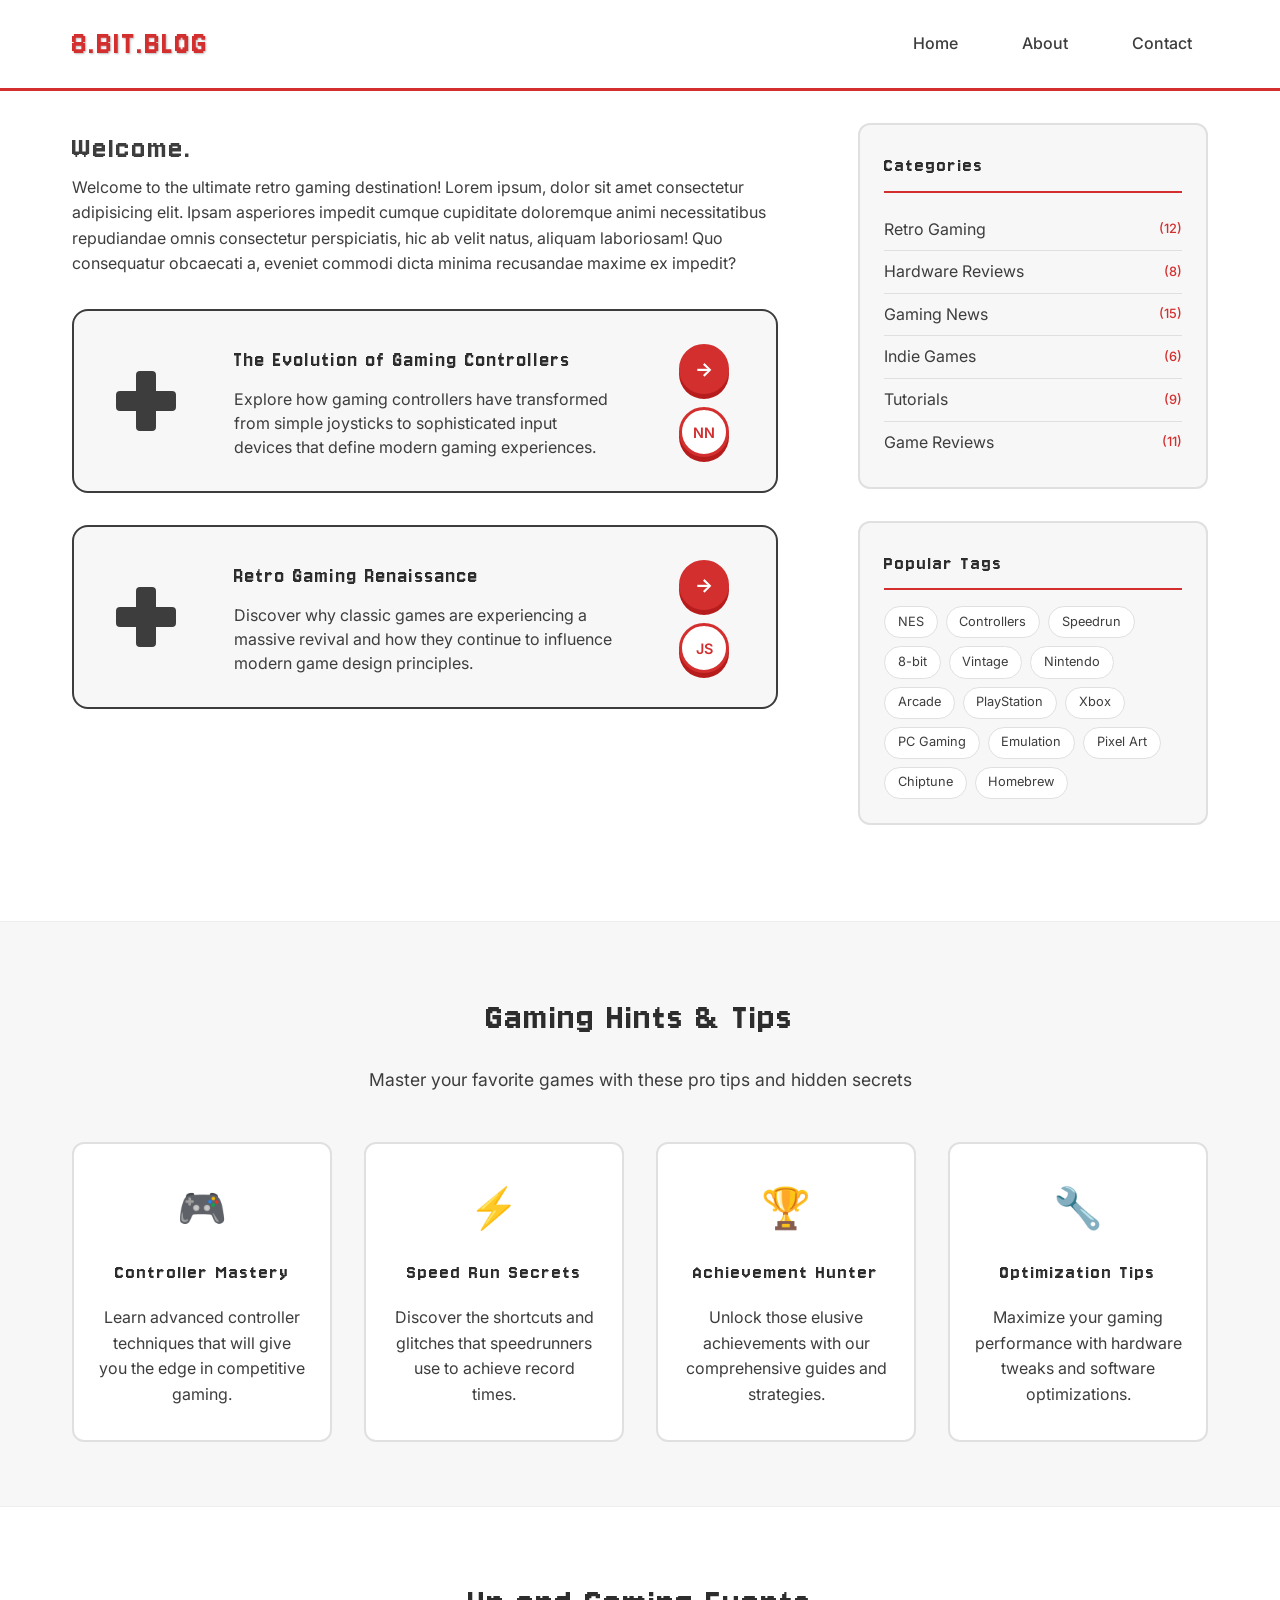
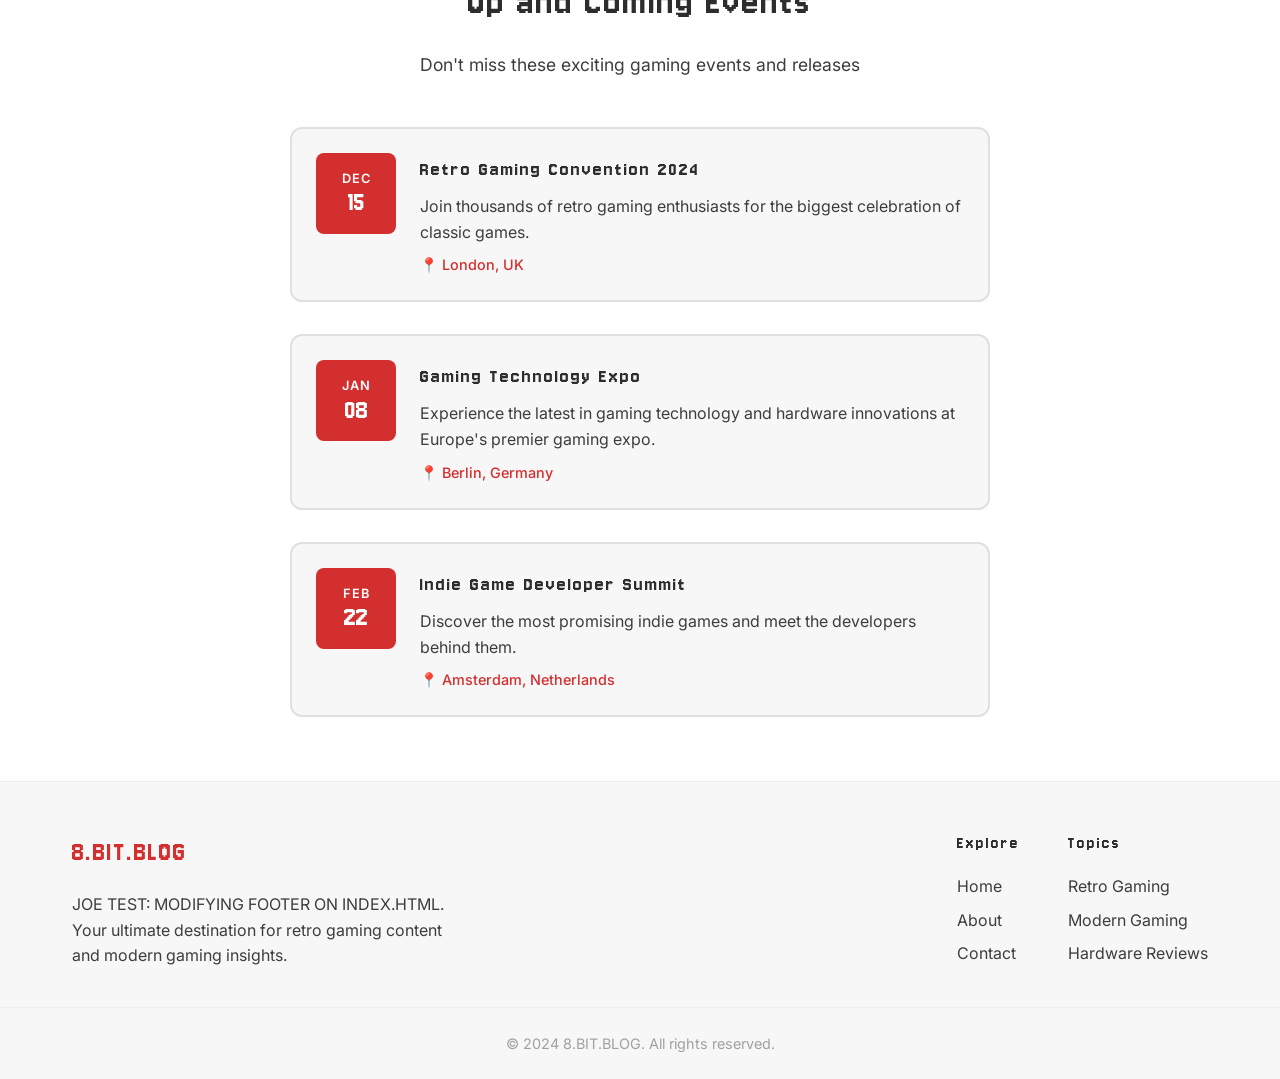
==== index.html @ c08c0194 "JOE TEST:  MODIFYING FOOTER ON INDEX.HTML." ====
<html lang="en">
  <head>
    <meta charset="UTF-8" />
    <meta name="viewport" content="width=device-width, initial-scale=1.0" />
    <title>8.BIT.BLOG - Nostalgic Gaming Experience</title>
    <link rel="stylesheet" href="assets/styles.css" />
  </head>
  <body>
    <nav class="navbar">
      <div class="nav-container">
        <a href="index.html" class="nav-logo">8.BIT.BLOG</a>
        <ul class="nav-links">
          <li><a href="index.html">Home</a></li>
          <li><a href="about.html">About</a></li>
          <li><a href="contact.html">Contact</a></li>
        </ul>
      </div>
    </nav>

    <div class="content">
      <div class="main-layout">
        <!-- Left Column - Blog Content -->
        <div class="blog-section">
          <h1>Welcome.</h1>
          <p>
            Welcome to the ultimate retro gaming destination! Lorem ipsum, dolor
            sit amet consectetur adipisicing elit. Ipsam asperiores impedit
            cumque cupiditate doloremque animi necessitatibus repudiandae omnis
            consectetur perspiciatis, hic ab velit natus, aliquam laboriosam!
            Quo consequatur obcaecati a, eveniet commodi dicta minima recusandae
            maxime ex impedit?
          </p>

          <!-- NES Gamepad Card Template -->
          <div class="gamepad-card">
            <div class="card-left">
              <div class="dpad">
                <div class="dpad-vertical"></div>
                <div class="dpad-horizontal"></div>
              </div>
            </div>

            <div class="card-content">
              <h3>The Evolution of Gaming Controllers</h3>
              <p>
                Explore how gaming controllers have transformed from simple
                joysticks to sophisticated input devices that define modern
                gaming experiences.
              </p>
            </div>

            <div class="card-right">
              <div class="action-buttons">
                <button class="action-btn read-more" title="Read More">
                  <span class="arrow">→</span>
                </button>
                <button class="action-btn author-btn" title="Author">
                  <span class="initials">NN</span>
                </button>
              </div>
            </div>
          </div>

          <!-- Second Card -->
          <div class="gamepad-card">
            <div class="card-left">
              <div class="dpad">
                <div class="dpad-vertical"></div>
                <div class="dpad-horizontal"></div>
              </div>
            </div>

            <div class="card-content">
              <h3>Retro Gaming Renaissance</h3>
              <p>
                Discover why classic games are experiencing a massive revival
                and how they continue to influence modern game design
                principles.
              </p>
            </div>

            <div class="card-right">
              <div class="action-buttons">
                <button class="action-btn read-more" title="Read More">
                  <span class="arrow">→</span>
                </button>
                <button class="action-btn author-btn" title="Author">
                  <span class="initials">JS</span>
                </button>
              </div>
            </div>
          </div>
        </div>
        <!-- End of Left Column -->

        <!-- Right Column - Tags and Categories -->
        <div class="sidebar-section">
          <!-- Categories -->
          <div class="sidebar-widget">
            <h3>Categories</h3>
            <ul class="category-list">
              <li><a href="#" class="category-item">Retro Gaming <span class="count">(12)</span></a></li>
              <li><a href="#" class="category-item">Hardware Reviews <span class="count">(8)</span></a></li>
              <li><a href="#" class="category-item">Gaming News <span class="count">(15)</span></a></li>
              <li><a href="#" class="category-item">Indie Games <span class="count">(6)</span></a></li>
              <li><a href="#" class="category-item">Tutorials <span class="count">(9)</span></a></li>
              <li><a href="#" class="category-item">Game Reviews <span class="count">(11)</span></a></li>
            </ul>
          </div>

          <!-- Tags -->
          <div class="sidebar-widget">
            <h3>Popular Tags</h3>
            <div class="tag-cloud">
              <a href="#" class="tag">NES</a>
              <a href="#" class="tag">Controllers</a>
              <a href="#" class="tag">Speedrun</a>
              <a href="#" class="tag">8-bit</a>
              <a href="#" class="tag">Vintage</a>
              <a href="#" class="tag">Nintendo</a>
              <a href="#" class="tag">Arcade</a>
              <a href="#" class="tag">PlayStation</a>
              <a href="#" class="tag">Xbox</a>
              <a href="#" class="tag">PC Gaming</a>
              <a href="#" class="tag">Emulation</a>
              <a href="#" class="tag">Pixel Art</a>
              <a href="#" class="tag">Chiptune</a>
              <a href="#" class="tag">Homebrew</a>
            </div>
          </div>

        </div>
      </div>
    </div>

    <!-- Gaming Hints Section - Full Width -->
    <div class="hints-section">
      <div class="hints-container">
        <h2>Gaming Hints & Tips</h2>
        <p class="hints-subtitle">
          Master your favorite games with these pro tips and hidden secrets
        </p>

        <div class="hints-grid">
          <div class="hint-card">
            <div class="hint-icon">🎮</div>
            <h3>Controller Mastery</h3>
            <p>
              Learn advanced controller techniques that will give you the edge
              in competitive gaming.
            </p>
          </div>

          <div class="hint-card">
            <div class="hint-icon">⚡</div>
            <h3>Speed Run Secrets</h3>
            <p>
              Discover the shortcuts and glitches that speedrunners use to
              achieve record times.
            </p>
          </div>

          <div class="hint-card">
            <div class="hint-icon">🏆</div>
            <h3>Achievement Hunter</h3>
            <p>
              Unlock those elusive achievements with our comprehensive guides
              and strategies.
            </p>
          </div>

          <div class="hint-card">
            <div class="hint-icon">🔧</div>
            <h3>Optimization Tips</h3>
            <p>
              Maximize your gaming performance with hardware tweaks and software
              optimizations.
            </p>
          </div>
        </div>
      </div>
    </div>

    <!-- Up and Coming Events Section -->
    <div class="events-section">
      <div class="events-container">
        <h2>Up and Coming Events</h2>
        <p class="events-subtitle">Don't miss these exciting gaming events and releases</p>
        
        <div class="events-timeline">
          <div class="event-item">
            <div class="event-date">
              <span class="month">DEC</span>
              <span class="day">15</span>
            </div>
            <div class="event-content">
              <h3>Retro Gaming Convention 2024</h3>
              <p>Join thousands of retro gaming enthusiasts for the biggest celebration of classic games.</p>
              <span class="event-location">📍 London, UK</span>
            </div>
          </div>
          
          <div class="event-item">
            <div class="event-date">
              <span class="month">JAN</span>
              <span class="day">08</span>
            </div>
            <div class="event-content">
              <h3>Gaming Technology Expo</h3>
              <p>Experience the latest in gaming technology and hardware innovations at Europe's premier gaming expo.</p>
              <span class="event-location">📍 Berlin, Germany</span>
            </div>
          </div>
          
          <div class="event-item">
            <div class="event-date">
              <span class="month">FEB</span>
              <span class="day">22</span>
            </div>
            <div class="event-content">
              <h3>Indie Game Developer Summit</h3>
              <p>Discover the most promising indie games and meet the developers behind them.</p>
              <span class="event-location">📍 Amsterdam, Netherlands</span>
            </div>
          </div>
        </div>
      </div>
    </div>

    <footer class="footer">
      <div class="footer-container">
        <div class="footer-brand">
          <h3>8.BIT.BLOG</h3>
          <p>
            JOE TEST:  MODIFYING FOOTER ON INDEX.HTML.  Your ultimate destination for retro gaming content and modern gaming
            insights.
          </p>
        </div>

        <div class="footer-links">
          <div class="footer-section">
            <h4>Explore</h4>
            <ul>
              <li><a href="index.html">Home</a></li>
              <li><a href="about.html">About</a></li>
              <li><a href="contact.html">Contact</a></li>
            </ul>
          </div>

          <div class="footer-section">
            <h4>Topics</h4>
            <ul>
              <li><a href="#">Retro Gaming</a></li>
              <li><a href="#">Modern Gaming</a></li>
              <li><a href="#">Hardware Reviews</a></li>
            </ul>
          </div>
        </div>
      </div>

      <div class="footer-bottom">
        <p>&copy; 2024 8.BIT.BLOG. All rights reserved.</p>
      </div>
    </footer>
  </body>
</html>
---- assets/styles.css ----
/*  Test css code for git/github project */




/* Import fonts from Google Fonts */
@import url("https://fonts.googleapis.com/css2?family=Jersey+10&family=Inter:wght@300;400;500;600&display=swap");

/* Retro Gaming Color Scheme - Inspired by classic NES gamepad */
:root {
  --retro-dark: #2d2d2d;
  --retro-grey: #3d3d3d;
  --retro-light: #f7f7f7;
  --retro-red: #d32f2f;
  --retro-white: #ffffff;
  --retro-shadow: rgba(42, 42, 42, 0.3);
  --retro-letter-spacing: 2px;
}

/* Global styles */
* {
  margin: 0;
  padding: 0;
  box-sizing: border-box;
}
body {
  font-family: "Inter", sans-serif;
  background: var(--retro-white);
  min-height: 100vh;
  color: var(--retro-grey);
  line-height: 1.6;
}
/* Headings */
h1,
h2,
h3,
h4,
h5,
h6 {
  font-weight: normal;
  font-family: "Jersey 10", cursive;
  letter-spacing: var(--retro-letter-spacing);
}

/* Navbar styling */
.navbar {
  background: var(--retro-white);
  border-bottom: 3px solid var(--retro-red);
}

.nav-container {
  max-width: 1200px;
  margin: 0 auto;
  display: flex;
  justify-content: space-between;
  align-items: center;
  padding: 1rem 2rem;
}

.nav-logo {
  font-size: 2.2rem;
  color: var(--retro-red);
  text-decoration: none;
  text-shadow: 1px 1px 2px var(--retro-shadow);
  font-weight: normal;
  font-family: "Jersey 10", cursive;
  letter-spacing: var(--retro-letter-spacing);
}

.nav-links {
  display: flex;
  list-style: none;
  gap: 2rem;
}

.nav-links a {
  color: var(--retro-grey);
  text-decoration: none;
  font-family: "Inter", sans-serif;
  font-weight: 500;
  padding: 0.5rem 1rem;
  transition: all 0.1s ease;
}

.nav-links a:hover {
  color: var(--retro-red);
}

/* Main title styling */
.main-title {
  text-align: center;
  padding: 3rem 2rem;
  background: rgba(255, 255, 255, 0.1);
  margin: 2rem auto;
  max-width: 800px;
  border-radius: 12px;
  border: 3px solid var(--retro-dark);
  box-shadow: 0 8px 16px var(--retro-shadow);
}

.main-title h1 {
  font-size: 3.5rem;
  color: var(--retro-white);
  text-shadow: 3px 3px 0px var(--retro-red);
  margin-bottom: 1rem;
  font-family: "Jersey 10", cursive;
  letter-spacing: 2px;
}

.main-title .subtitle {
  font-size: 1.2rem;
  color: var(--retro-light);
  font-weight: 500;
  text-transform: uppercase;
  letter-spacing: 1px;
}

/* Content area styling */
.content {
  max-width: 1200px;
  margin: 0 auto;
  padding: 2rem;
}

.content p {
  font-family: "Inter", sans-serif;
  font-weight: 400;
  margin-bottom: 1rem;
}

/* Main Layout - Two Column */
.main-layout {
  display: grid;
  grid-template-columns: 1fr 350px;
  gap: 5rem;
  align-items: start;
}

.blog-section {
  min-width: 0; /* Prevents grid overflow */
}

/* Sidebar Section */
.sidebar-section {
  display: flex;
  flex-direction: column;
  gap: 2rem;
}

.sidebar-widget {
  background: var(--retro-light);
  border: 2px solid #e0e0e0;
  border-radius: 12px;
  padding: 1.5rem;
}

.sidebar-widget h3 {
  color: var(--retro-dark);
  margin-bottom: 1rem;
  font-size: 1.3rem;
  border-bottom: 2px solid var(--retro-red);
  padding-bottom: 0.5rem;
}

/* Categories */
.category-list {
  list-style: none;
  padding: 0;
  margin: 0;
}

.category-list li {
  border-bottom: 1px solid #e0e0e0;
  padding: 0.5rem 0;
}

.category-list li:last-child {
  border-bottom: none;
}

.category-item {
  font-family: 'Inter', sans-serif;
  color: var(--retro-grey);
  text-decoration: none;
  display: flex;
  justify-content: space-between;
  align-items: center;
  transition: color 0.2s ease;
}

.category-item:hover {
  color: var(--retro-red);
}

.count {
  font-size: 0.8rem;
  color: var(--retro-red);
  font-weight: 500;
}

/* Tag Cloud */
.tag-cloud {
  display: flex;
  flex-wrap: wrap;
  gap: 0.5rem;
}

.tag {
  font-family: 'Inter', sans-serif;
  background: var(--retro-white);
  color: var(--retro-grey);
  padding: 0.3rem 0.8rem;
  border-radius: 20px;
  text-decoration: none;
  font-size: 0.8rem;
  border: 1px solid #e0e0e0;
  transition: all 0.2s ease;
}

.tag:hover {
  background: var(--retro-red);
  color: var(--retro-white);
  border-color: var(--retro-red);
}


/* About Page Specific Styles */
.about-topics {
  margin: 2rem 0;
}

.topic-item {
  background: var(--retro-light);
  border: 2px solid #e0e0e0;
  border-radius: 12px;
  padding: 1.5rem;
  margin-bottom: 1rem;
  transition: all 0.3s ease;
}

.topic-item:hover {
  border-color: var(--retro-red);
  transform: translateY(-2px);
  box-shadow: 0 4px 12px rgba(0, 0, 0, 0.1);
}

.topic-item h3 {
  color: var(--retro-dark);
  margin-bottom: 0.5rem;
  font-size: 1.2rem;
}

.topic-item p {
  font-family: 'Inter', sans-serif;
  color: var(--retro-grey);
  line-height: 1.6;
  margin: 0;
}

/* Contact Form Styles */
.contact-form-section {
  margin: 2rem 0;
  background: var(--retro-light);
  border: 2px solid #e0e0e0;
  border-radius: 12px;
  padding: 2rem;
}

.contact-form-section h2 {
  margin-bottom: 1.5rem;
  color: var(--retro-dark);
}

.contact-form {
  display: flex;
  flex-direction: column;
  gap: 1.5rem;
}

.form-row {
  display: grid;
  grid-template-columns: 1fr 1fr;
  gap: 1rem;
}

.form-group {
  display: flex;
  flex-direction: column;
}

.form-group label {
  font-family: 'Inter', sans-serif;
  color: var(--retro-dark);
  font-weight: 500;
  margin-bottom: 0.5rem;
  font-size: 0.9rem;
}

.form-group input,
.form-group select,
.form-group textarea {
  font-family: 'Inter', sans-serif;
  padding: 0.8rem;
  border: 2px solid #e0e0e0;
  border-radius: 6px;
  font-size: 0.9rem;
  transition: border-color 0.2s ease;
  background: var(--retro-white);
}

.form-group input:focus,
.form-group select:focus,
.form-group textarea:focus {
  outline: none;
  border-color: var(--retro-red);
}

.form-group textarea {
  resize: vertical;
  min-height: 120px;
}

.checkbox-group {
  flex-direction: row;
  align-items: center;
  gap: 0.5rem;
}

.checkbox-label {
  display: flex;
  align-items: center;
  gap: 0.5rem;
  cursor: pointer;
  font-size: 0.9rem;
}

.checkbox-label input[type="checkbox"] {
  width: 18px;
  height: 18px;
  margin: 0;
}

.contact-submit-btn {
  background: var(--retro-red);
  color: var(--retro-white);
  padding: 1rem 2rem;
  border: none;
  border-radius: 6px;
  font-family: 'Inter', sans-serif;
  font-weight: 600;
  font-size: 1rem;
  cursor: pointer;
  transition: all 0.2s ease;
  align-self: flex-start;
  box-shadow: 0 4px 0 #b71c1c;
}

.contact-submit-btn:hover {
  transform: translateY(-2px);
  box-shadow: 0 6px 0 #b71c1c;
}

.contact-submit-btn:active {
  transform: translateY(2px);
  box-shadow: 0 2px 0 #b71c1c;
}

.contact-link {
  color: var(--retro-red);
  text-decoration: none;
  font-weight: 500;
  font-family: 'Inter', sans-serif;
  font-size: 0.9rem;
  margin-top: 0.5rem;
  display: inline-block;
}

.contact-link:hover {
  text-decoration: underline;
}

/* NES Gamepad Card Styling */
.gamepad-card {
  display: flex;
  align-items: center;
  background: var(--retro-light);
  border: 2px solid var(--retro-grey);
  border-radius: 16px;
  padding: 2rem;
  margin: 2rem 0;
  gap: 2rem;
  max-width: 800px;
}

/* Left side - D-Pad */
.card-left {
  flex: 0 0 80px;
  display: flex;
  justify-content: center;
  align-items: center;
}

.dpad {
  position: relative;
  width: 60px;
  height: 60px;
}

.dpad-horizontal,
.dpad-vertical {
  background: var(--retro-grey);
  position: absolute;
  border-radius: 4px;
}

.dpad-horizontal {
  width: 60px;
  height: 20px;
  top: 50%;
  left: 0;
  transform: translateY(-50%);
}

.dpad-vertical {
  width: 20px;
  height: 60px;
  left: 50%;
  top: 0;
  transform: translateX(-50%);
}

/* Center content */
.card-content {
  flex: 1;
  padding: 0 1rem;
}

.card-content h3 {
  color: var(--retro-dark);
  margin-bottom: 0.5rem;
  font-size: 1.4rem;
}

.card-content p {
  color: var(--retro-grey);
  margin: 0;
  line-height: 1.5;
}

/* Right side - Action buttons */
.card-right {
  flex: 0 0 80px;
  display: flex;
  justify-content: center;
  align-items: center;
}

.action-buttons {
  display: flex;
  flex-direction: column;
  gap: 0.8rem;
}

.action-btn {
  width: 50px;
  height: 50px;
  border-radius: 50%;
  border: 3px solid var(--retro-red);
  background: var(--retro-red);
  color: var(--retro-white);
  font-family: "Inter", sans-serif;
  font-weight: 600;
  cursor: pointer;
  transition: all 0.2s ease;
  display: flex;
  align-items: center;
  justify-content: center;
  box-shadow: 0 5px 0 #b71c1c;
}

.action-btn:active {
  transform: translateY(3px);
  box-shadow: 0 2px 0 #b71c1c;
}

.action-btn .arrow {
  font-size: 1.2rem;
  font-weight: bold;
}

.action-btn .initials {
  font-size: 0.9rem;
  font-weight: 600;
}

/* Author button styling */
.author-btn {
  background: var(--retro-white);
  color: var(--retro-red);
  border: 3px solid var(--retro-red);
  box-shadow: 0 5px 0 #b71c1c;
}

.author-btn:hover {
  background: var(--retro-red);
  color: var(--retro-white);
}

/* Gaming Hints Section */
.hints-section {
  background: var(--retro-light);
  border-top: 1px solid #eee;
  border-bottom: 1px solid #eee;
  margin-top: 4rem;
  padding: 4rem 0;
}

.hints-container {
  max-width: 1200px;
  margin: 0 auto;
  padding: 0 2rem;
  text-align: center;
}

.hints-section h2 {
  color: var(--retro-dark);
  font-size: 2.5rem;
  margin-bottom: 1rem;
}

.hints-subtitle {
  font-family: "Inter", sans-serif;
  color: var(--retro-grey);
  font-size: 1.1rem;
  margin-bottom: 3rem;
  max-width: 600px;
  margin-left: auto;
  margin-right: auto;
}

.hints-grid {
  display: grid;
  grid-template-columns: repeat(auto-fit, minmax(250px, 1fr));
  gap: 2rem;
  margin-top: 3rem;
}

.hint-card {
  background: var(--retro-white);
  border: 2px solid #e0e0e0;
  border-radius: 12px;
  padding: 2rem 1.5rem;
  text-align: center;
  transition: all 0.3s ease;
  cursor: pointer;
}

.hint-card:hover {
  border-color: var(--retro-red);
  transform: translateY(-4px);
  box-shadow: 0 8px 24px rgba(0, 0, 0, 0.1);
}

.hint-icon {
  font-size: 2.5rem;
  margin-bottom: 1rem;
  display: block;
}

.hint-card h3 {
  color: var(--retro-dark);
  margin-bottom: 1rem;
  font-size: 1.3rem;
}

.hint-card p {
  font-family: "Inter", sans-serif;
  color: var(--retro-grey);
  line-height: 1.6;
  margin: 0;
}

/* Events Section */
.events-section {
  background: var(--retro-white);
  padding: 4rem 0;
}

.events-container {
  max-width: 1200px;
  margin: 0 auto;
  padding: 0 2rem;
  text-align: center;
}

.events-section h2 {
  color: var(--retro-dark);
  font-size: 2.5rem;
  margin-bottom: 1rem;
}

.events-subtitle {
  font-family: 'Inter', sans-serif;
  color: var(--retro-grey);
  font-size: 1.1rem;
  margin-bottom: 3rem;
  max-width: 600px;
  margin-left: auto;
  margin-right: auto;
}

.events-timeline {
  display: flex;
  flex-direction: column;
  gap: 2rem;
  max-width: 700px;
  margin: 0 auto;
  text-align: left;
}

.event-item {
  display: flex;
  gap: 1.5rem;
  align-items: flex-start;
  padding: 1.5rem;
  background: var(--retro-light);
  border-radius: 12px;
  border: 2px solid #e0e0e0;
  transition: all 0.3s ease;
}

.event-item:hover {
  border-color: var(--retro-red);
  transform: translateY(-2px);
  box-shadow: 0 8px 24px rgba(0, 0, 0, 0.1);
}

.event-date {
  flex: 0 0 80px;
  text-align: center;
  background: var(--retro-red);
  color: var(--retro-white);
  border-radius: 8px;
  padding: 1rem 0.5rem;
  display: flex;
  flex-direction: column;
  justify-content: center;
}

.event-date .month {
  font-family: 'Inter', sans-serif;
  font-size: 0.8rem;
  font-weight: 600;
  text-transform: uppercase;
  letter-spacing: 1px;
}

.event-date .day {
  font-family: 'Jersey 10', cursive;
  font-size: 1.8rem;
  font-weight: normal;
  line-height: 1;
}

.event-content {
  flex: 1;
}

.event-content h3 {
  color: var(--retro-dark);
  margin-bottom: 0.5rem;
  font-size: 1.3rem;
}

.event-content p {
  font-family: 'Inter', sans-serif;
  color: var(--retro-grey);
  line-height: 1.6;
  margin-bottom: 0.5rem;
}

.event-location {
  font-family: 'Inter', sans-serif;
  color: var(--retro-red);
  font-size: 0.9rem;
  font-weight: 500;
}

/* Footer Styling */
.footer {
  border-top: 1px solid #eee;
  background: var(--retro-light);
  color: var(--retro-dark);
  margin-top: 0;
}

.footer-container {
  max-width: 1200px;
  margin: 0 auto;
  padding: 3rem 2rem 2rem;
  display: grid;
  grid-template-columns: 1fr 1fr;
  gap: 3rem;
  align-items: start;
}

.footer-brand h3 {
  color: var(--retro-red);
  margin-bottom: 1rem;
  font-size: 1.8rem;
}

.footer-brand p {
  font-family: "Inter", sans-serif;
  color: var(--retro-grey);
  line-height: 1.6;
  max-width: 400px;
}

.footer-links {
  display: flex;
  gap: 3rem;
  justify-content: flex-end;
}

.footer-section h4 {
  color: var(--retro-dark);
  margin-bottom: 1rem;
  font-size: 1.1rem;
}

.footer-section ul {
  list-style: none;
  padding: 0;
}

.footer-section li {
  margin-bottom: 0.5rem;
}

.footer-section a {
  color: var(--retro-grey);
  text-decoration: none;
  font-family: "Inter", sans-serif;
  font-weight: 400;
  transition: color 0.2s ease;
}

.footer-section a:hover {
  color: var(--retro-red);
}

.footer-bottom {
  border-top: 1px solid #eee;
  padding: 1.5rem 2rem;
  text-align: center;
}

.footer-bottom p {
  font-family: "Inter", sans-serif;
  color: #a0a0a0;
  margin: 0;
  font-size: 0.9rem;
}

/* Responsive design */
@media (max-width: 768px) {
  .nav-container {
    flex-direction: column;
    gap: 1rem;
  }

  .nav-links {
    gap: 1rem;
  }

  .main-title h1 {
    font-size: 2.5rem;
  }

  .navbar {
    padding: 1rem;
  }

  /* Responsive main layout */
  .main-layout {
    grid-template-columns: 1fr;
    gap: 2rem;
  }

  .sidebar-section {
    order: -1; /* Move sidebar above blog content on mobile */
  }

  .sidebar-widget {
    padding: 1rem;
  }

  .tag-cloud {
    gap: 0.3rem;
  }

  .tag {
    font-size: 0.75rem;
    padding: 0.25rem 0.6rem;
  }

  /* Responsive contact form */
  .contact-form-section {
    padding: 1.5rem;
  }

  .form-row {
    grid-template-columns: 1fr;
    gap: 0;
  }

  /* Responsive gamepad card */
  .gamepad-card {
    flex-direction: column;
    text-align: center;
    padding: 1.5rem;
    gap: 1.5rem;
  }

  .card-left,
  .card-right {
    flex: none;
  }

  .action-buttons {
    flex-direction: row;
    justify-content: center;
    gap: 1rem;
  }

  .dpad {
    width: 50px;
    height: 50px;
  }

  .dpad-horizontal {
    width: 50px;
    height: 16px;
  }

  .dpad-vertical {
    width: 16px;
    height: 50px;
  }

  /* Responsive hints section */
  .hints-section {
    padding: 3rem 0;
  }

  .hints-container {
    padding: 0 1rem;
  }

  .hints-section h2 {
    font-size: 2rem;
  }

  .hints-grid {
    grid-template-columns: 1fr;
    gap: 1.5rem;
  }

  .hint-card {
    padding: 1.5rem;
  }

  /* Responsive events section */
  .events-section {
    padding: 3rem 0;
  }

  .events-container {
    padding: 0 1rem;
  }

  .events-section h2 {
    font-size: 2rem;
  }

  .events-timeline {
    max-width: 100%;
  }

  .event-item {
    padding: 1.2rem;
    gap: 1rem;
  }

  .event-date {
    flex: 0 0 70px;
    padding: 0.8rem 0.5rem;
  }

  .event-date .day {
    font-size: 1.5rem;
  }

  /* Responsive footer */
  .footer-container {
    grid-template-columns: 1fr;
    gap: 2rem;
    padding: 2rem 1rem 1.5rem;
  }

  .footer-links {
    justify-content: flex-start;
    gap: 2rem;
  }

  .footer-bottom {
    padding: 1rem;
  }
}
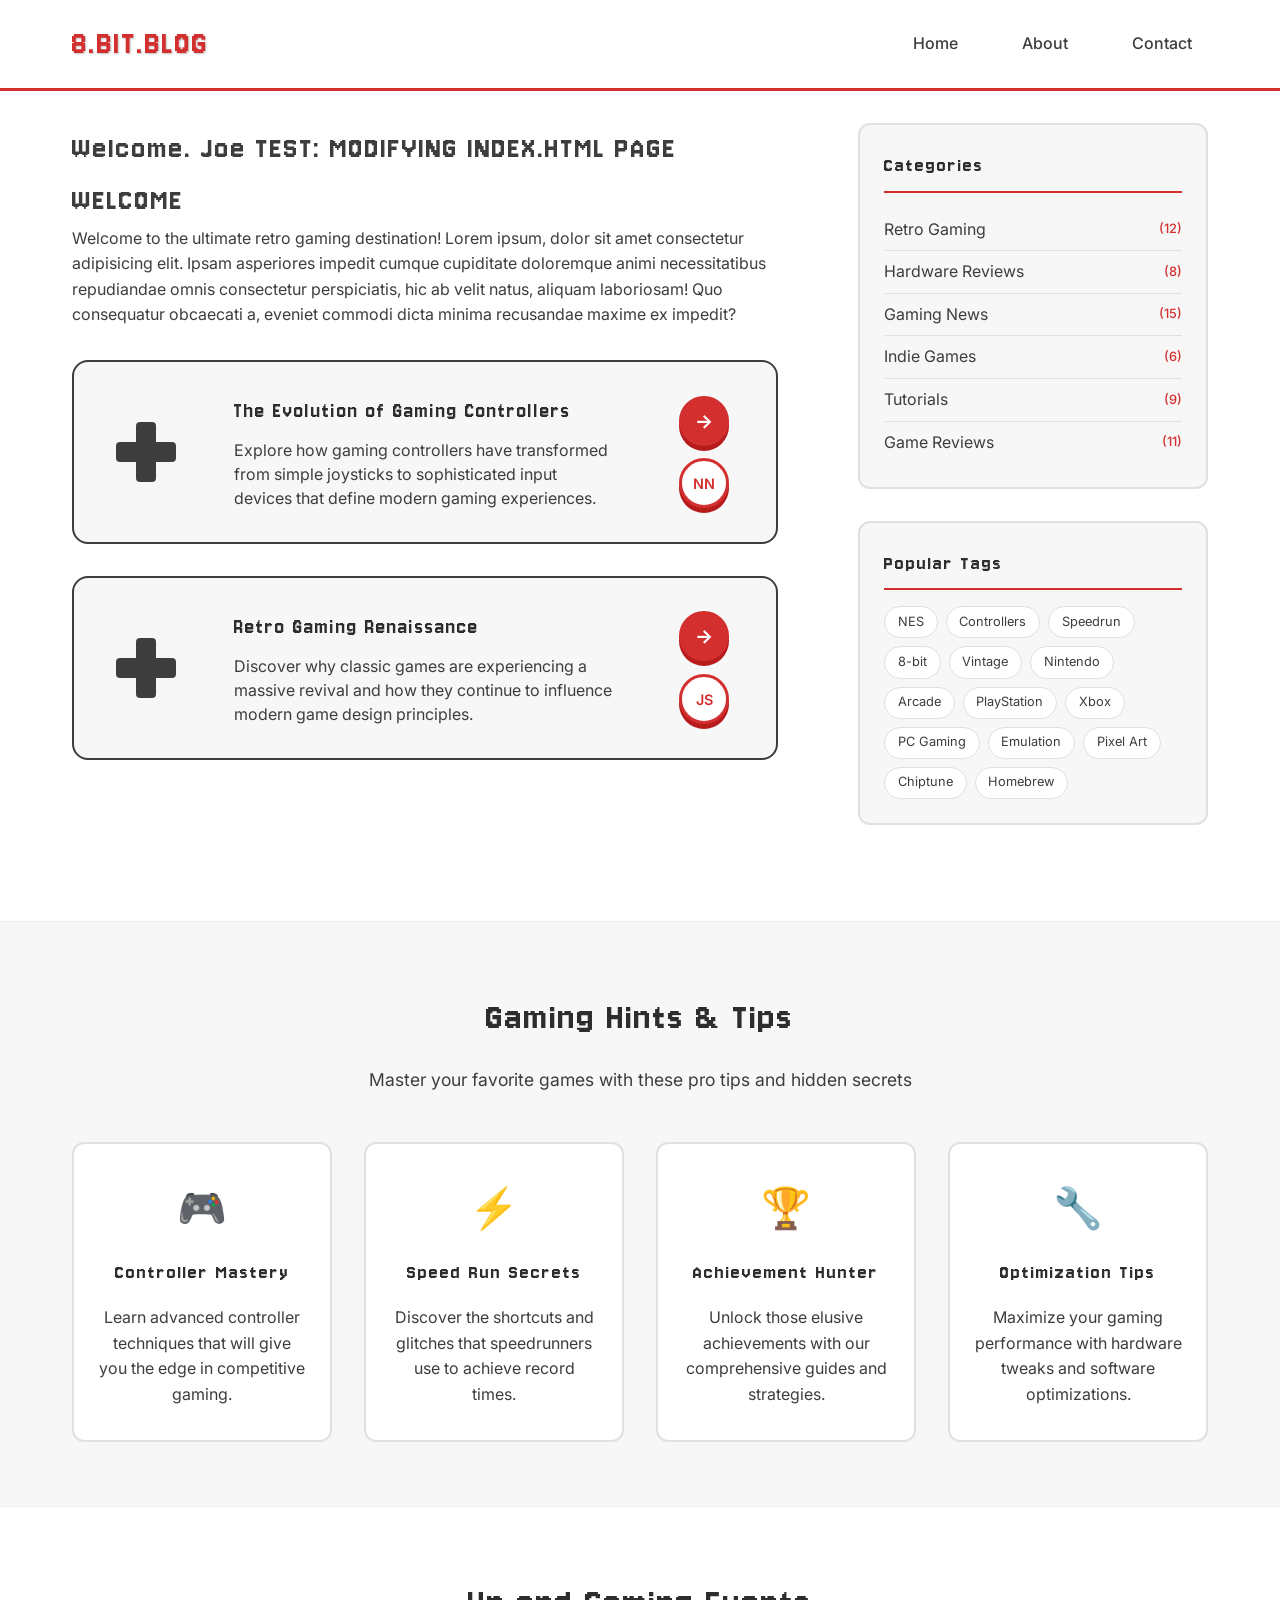
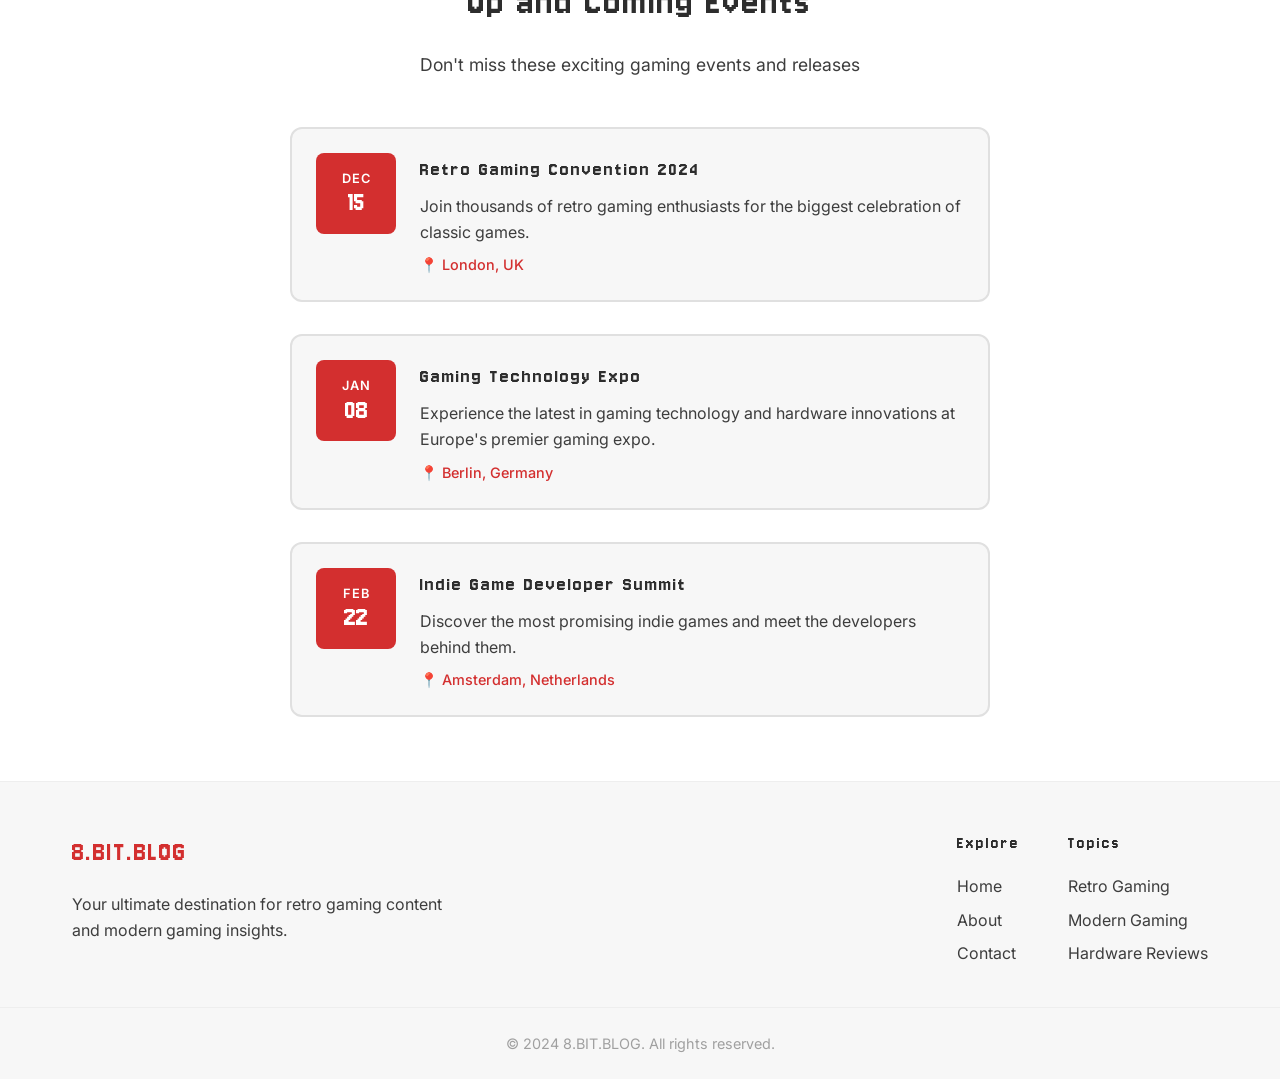
==== commit e173ad7c: "Updated index.html welcome message, to ultimately test Commit Merge (ORT)" ====
--- a/index.html
+++ b/index.html
@@ -24,7 +24,7 @@
       <div class="main-layout">
         <!-- Left Column - Blog Content -->
         <div class="blog-section">
-          <h1>Welcome.</h1>
+          <h1>Welcome.  Joe TEST:  MODIFYING INDEX.HTML PAGE WELCOME</h1>
           <p>
             Welcome to the ultimate retro gaming destination! Lorem ipsum, dolor
             sit amet consectetur adipisicing elit. Ipsam asperiores impedit
@@ -235,7 +235,7 @@
         <div class="footer-brand">
           <h3>8.BIT.BLOG</h3>
           <p>
-            JOE TEST:  MODIFYING FOOTER ON INDEX.HTML.  Your ultimate destination for retro gaming content and modern gaming
+            Your ultimate destination for retro gaming content and modern gaming
             insights.
           </p>
         </div>
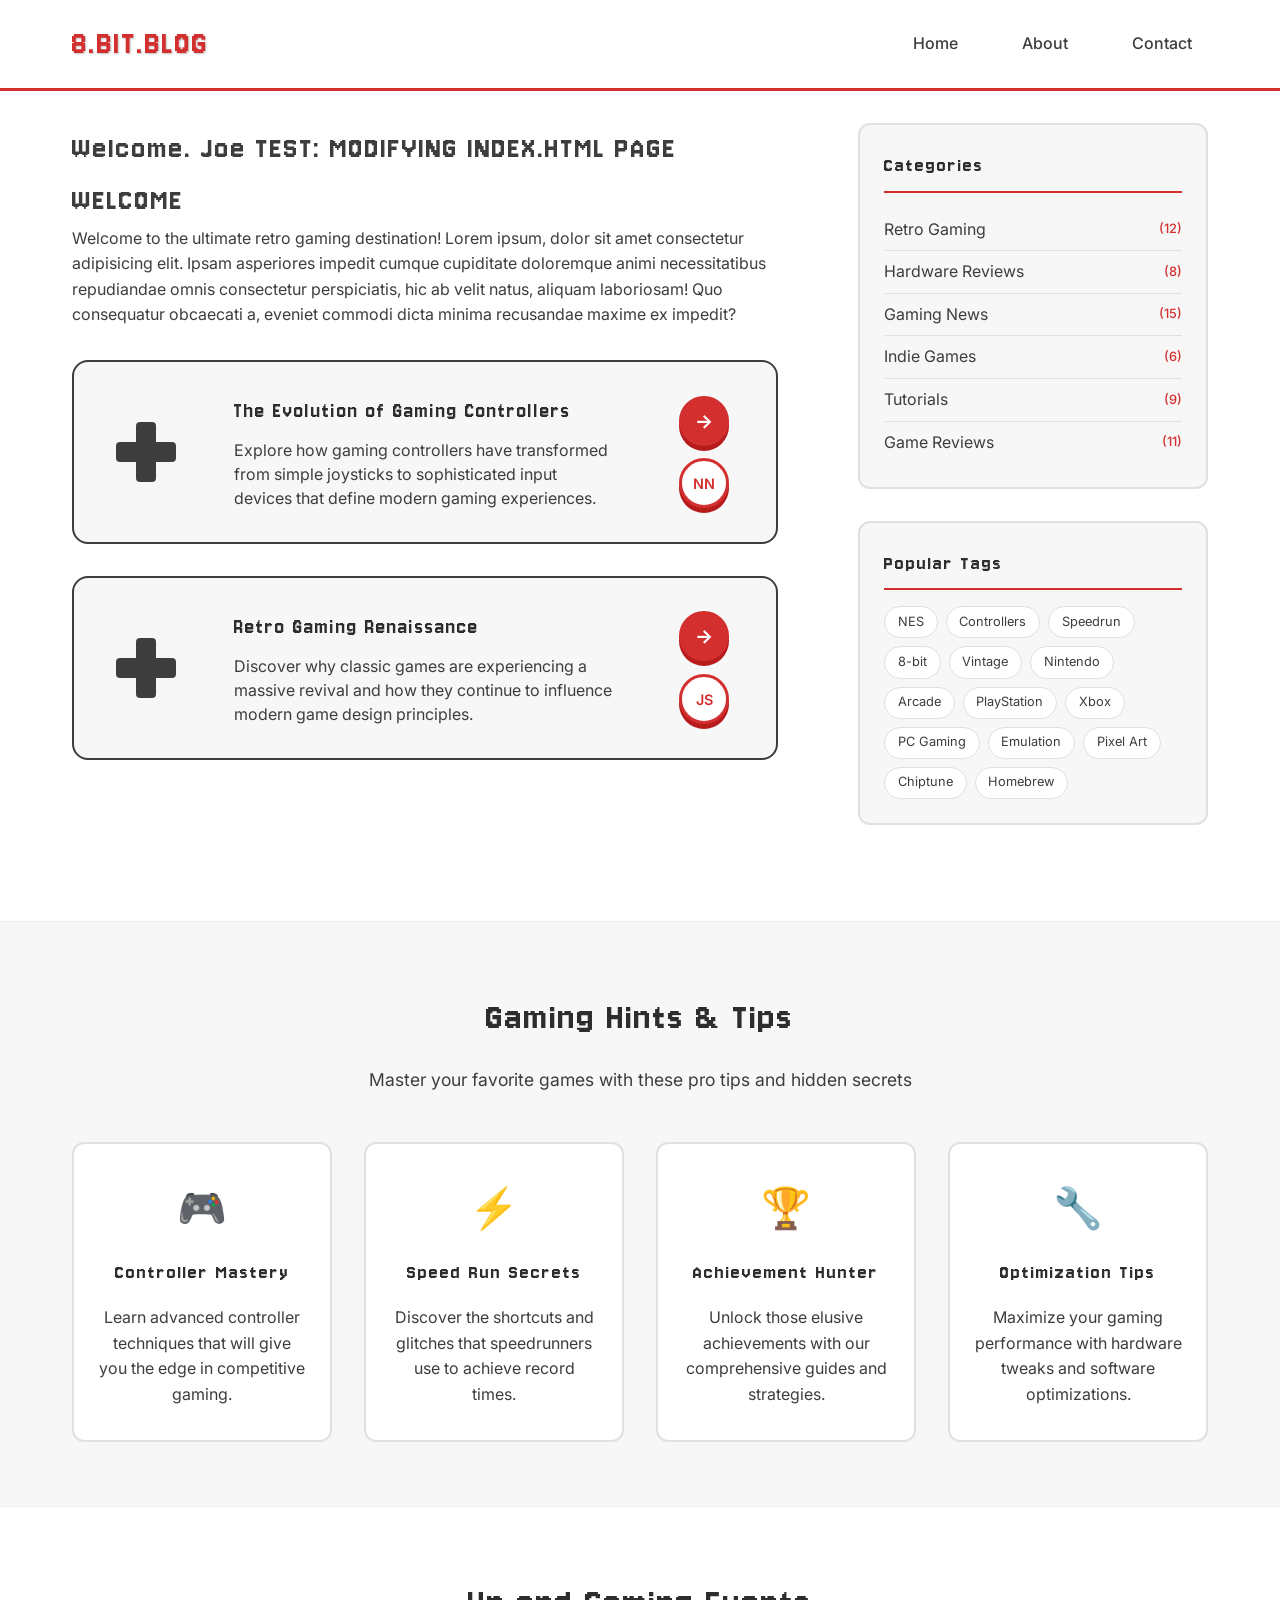
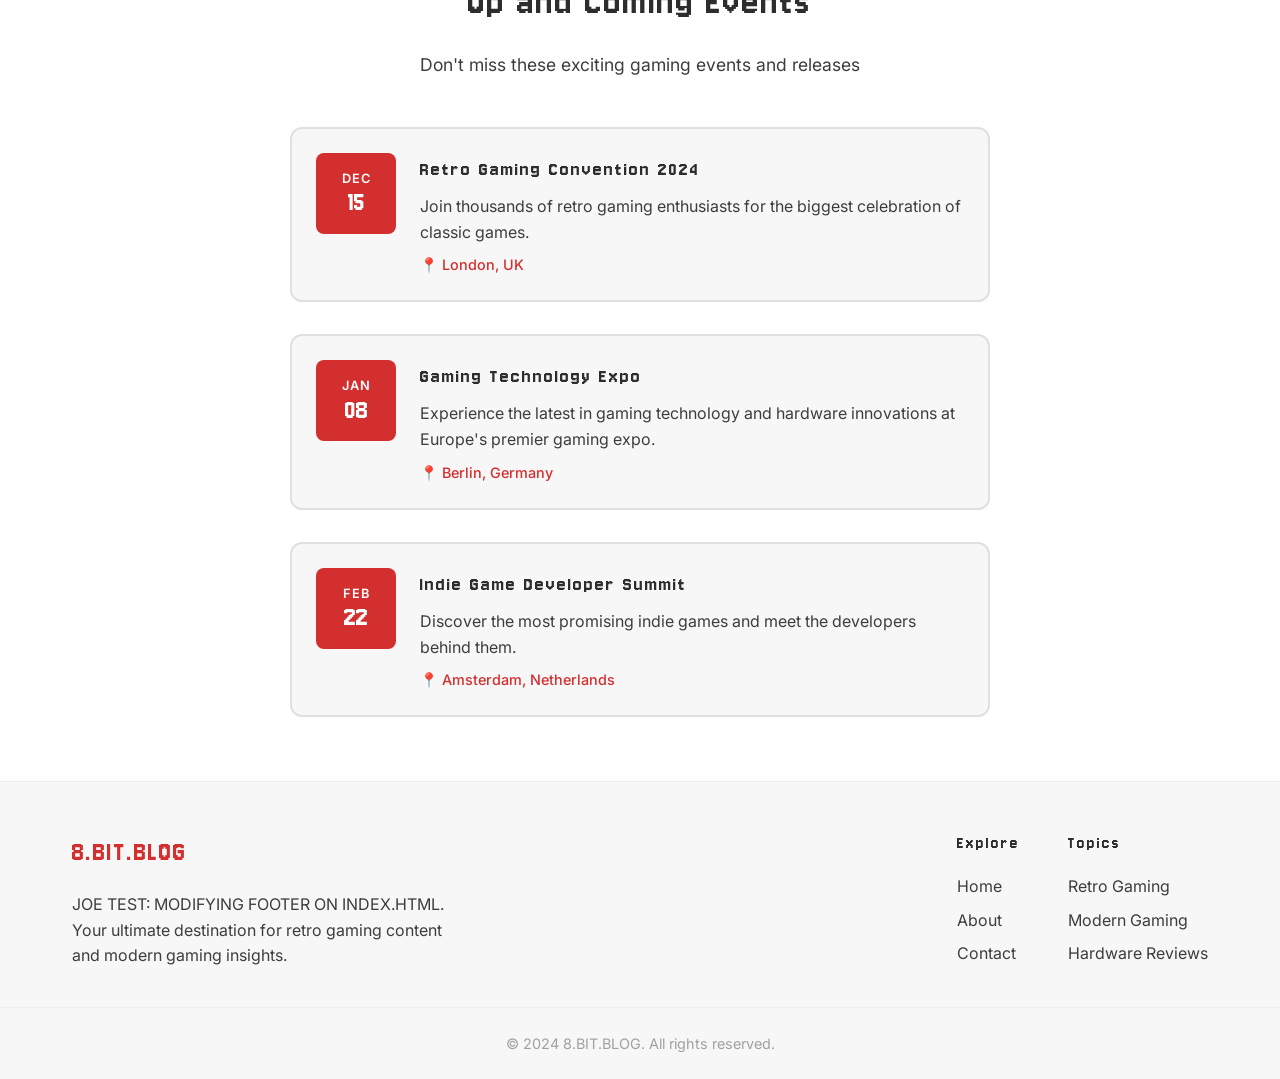
==== commit 1181aa81: "Merge branch 'feature-footer'" ====
--- a/index.html
+++ b/index.html
@@ -235,7 +235,7 @@
         <div class="footer-brand">
           <h3>8.BIT.BLOG</h3>
           <p>
-            Your ultimate destination for retro gaming content and modern gaming
+            JOE TEST:  MODIFYING FOOTER ON INDEX.HTML.  Your ultimate destination for retro gaming content and modern gaming
             insights.
           </p>
         </div>
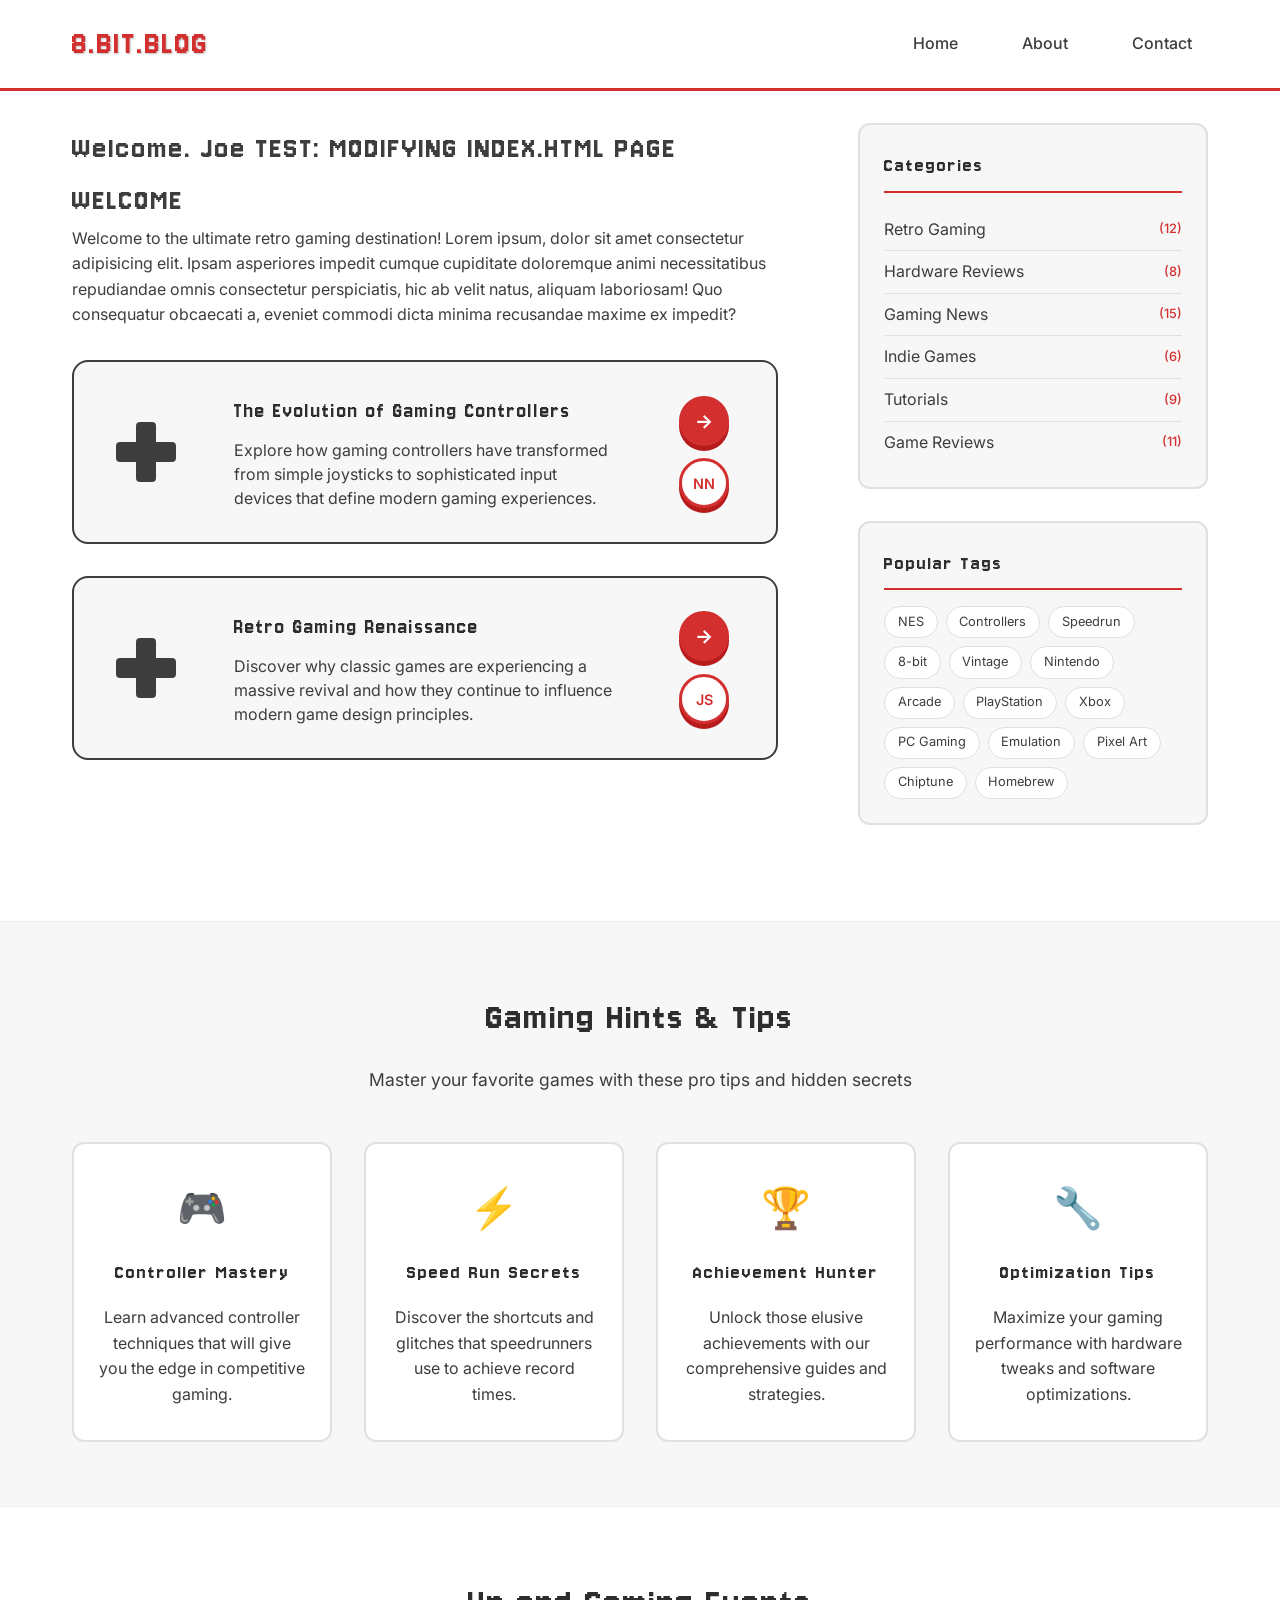
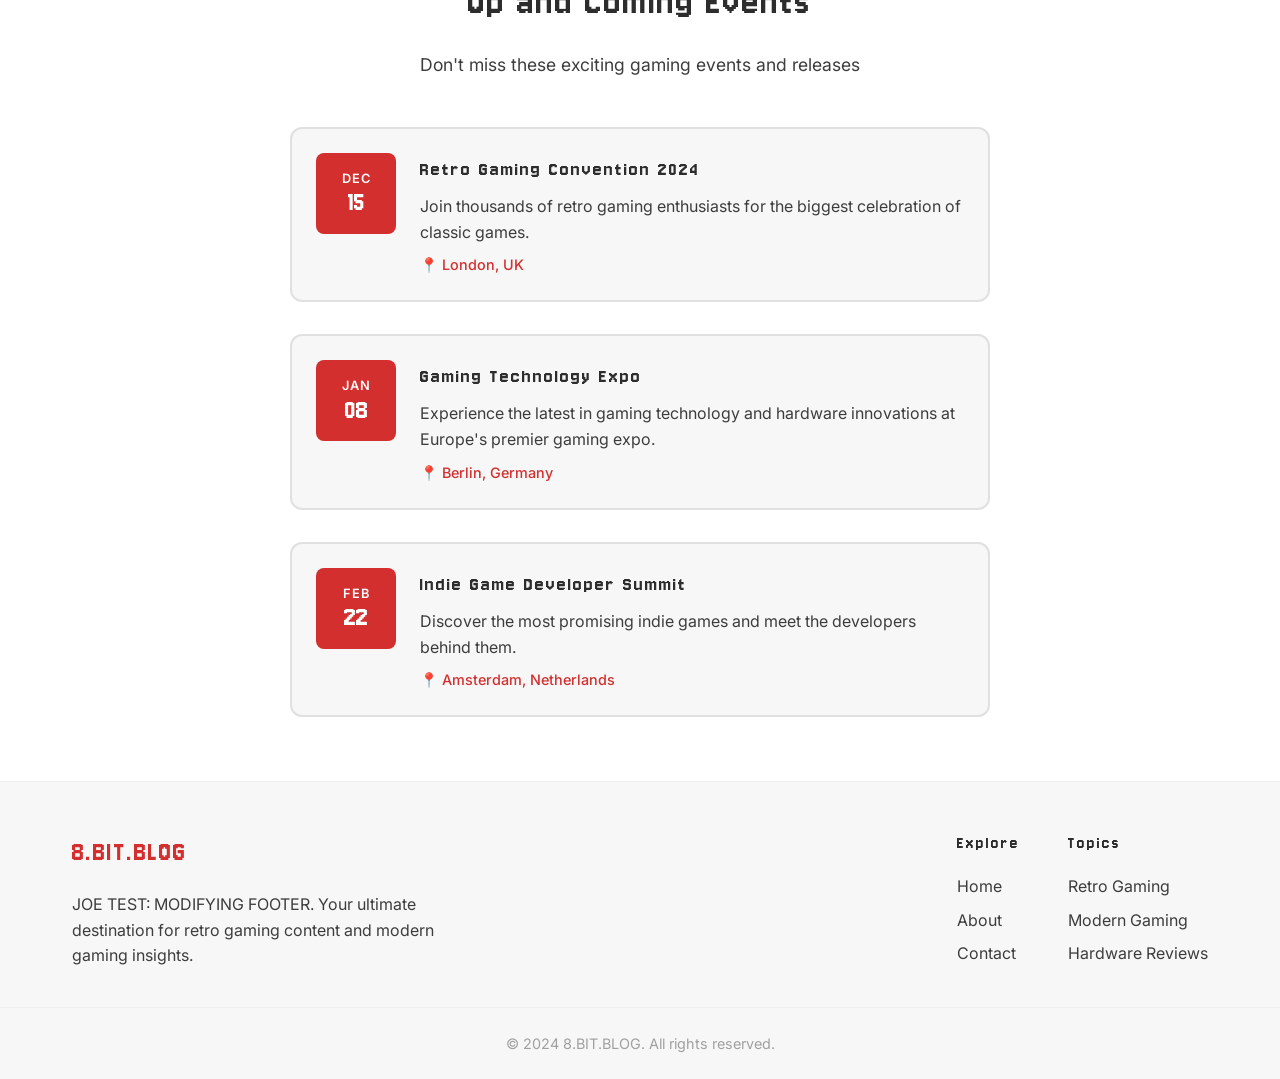
==== commit 37f6e022: "SQUASH MERGE COMPLETE" ====
--- a/index.html
+++ b/index.html
@@ -235,7 +235,7 @@
         <div class="footer-brand">
           <h3>8.BIT.BLOG</h3>
           <p>
-            JOE TEST:  MODIFYING FOOTER ON INDEX.HTML.  Your ultimate destination for retro gaming content and modern gaming
+            JOE TEST:  MODIFYING FOOTER.  Your ultimate destination for retro gaming content and modern gaming
             insights.
           </p>
         </div>
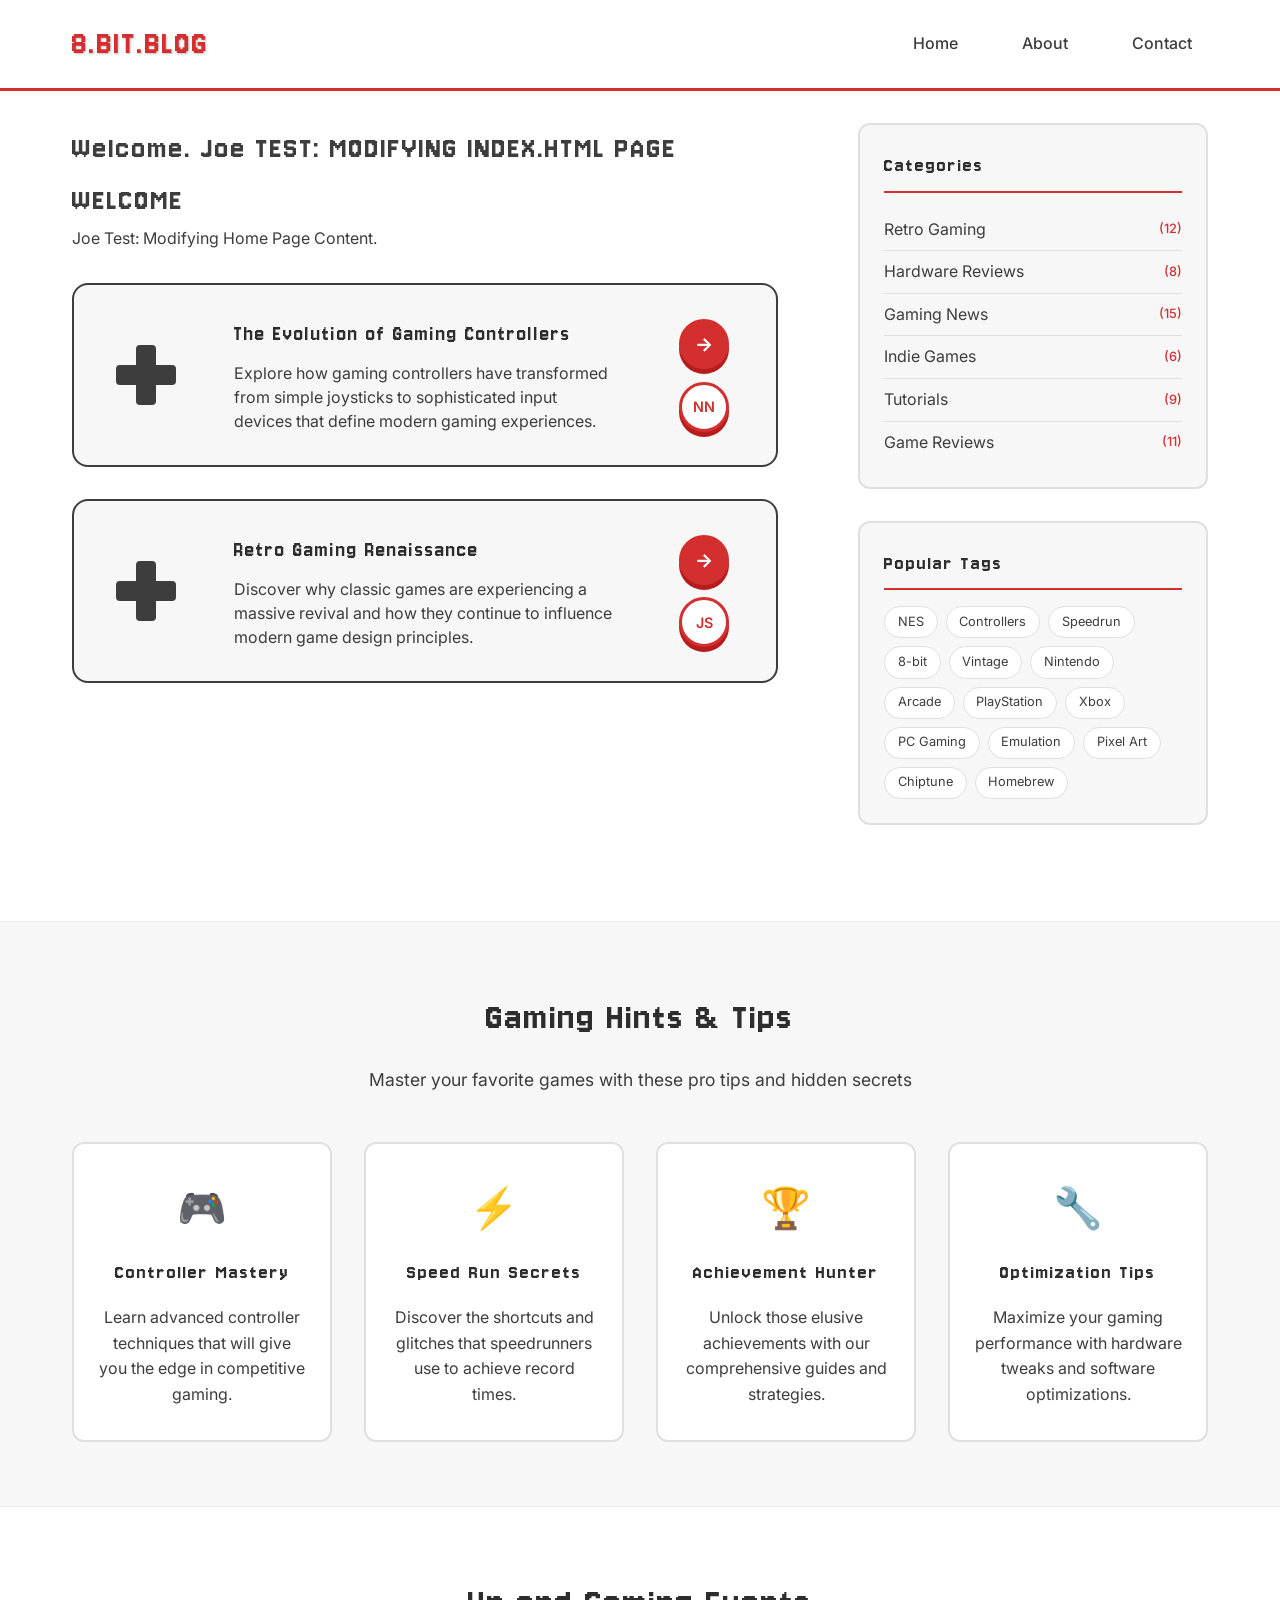
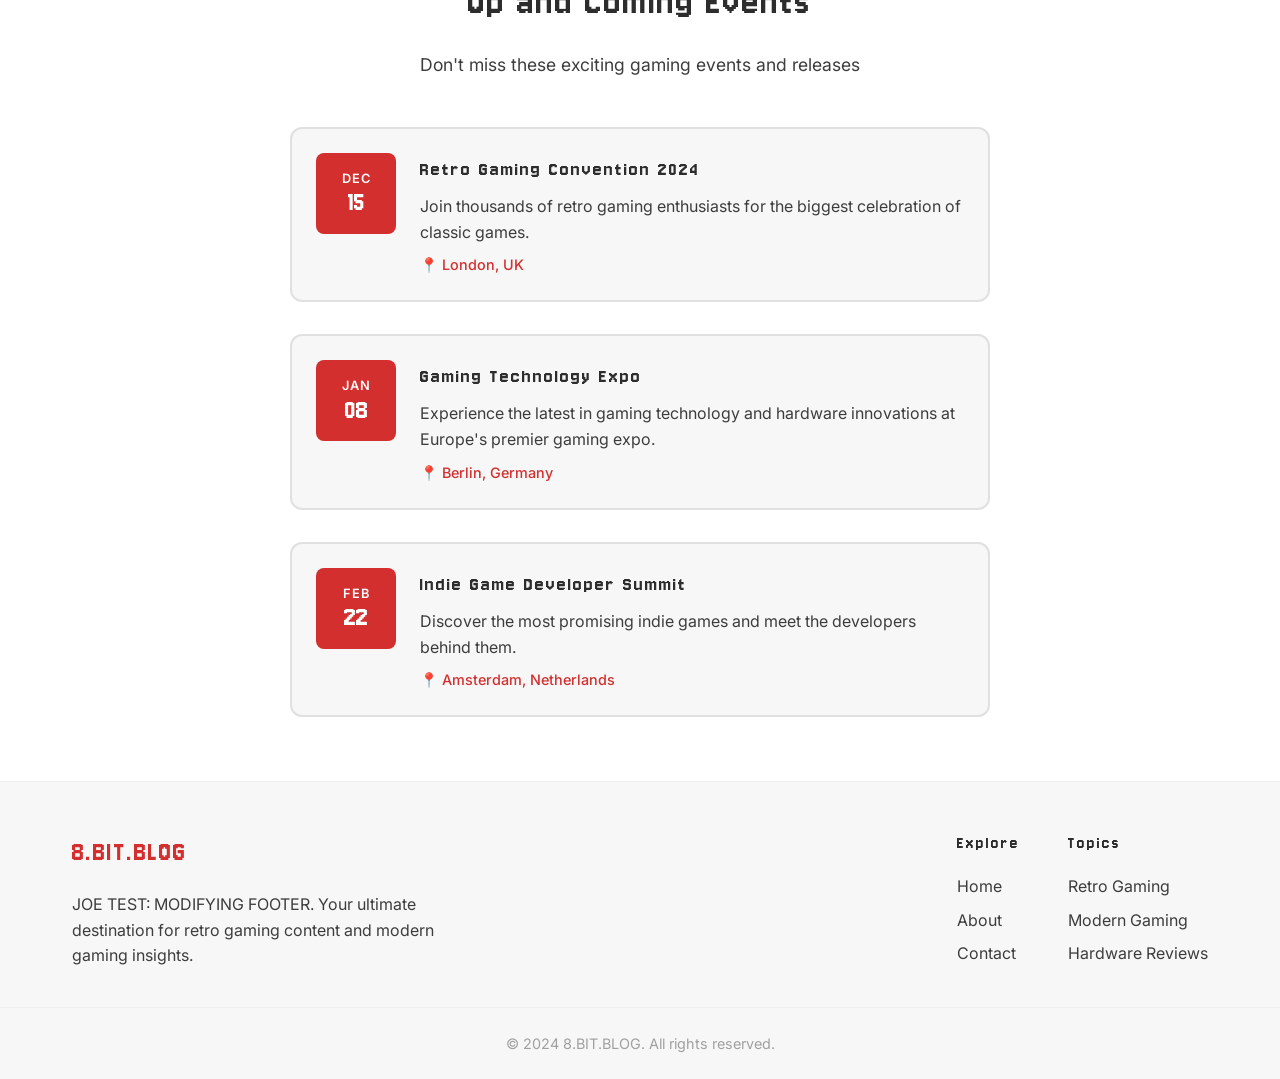
==== commit 9138dbf7: "update welome text" ====
--- a/index.html
+++ b/index.html
@@ -25,13 +25,7 @@
         <!-- Left Column - Blog Content -->
         <div class="blog-section">
           <h1>Welcome.  Joe TEST:  MODIFYING INDEX.HTML PAGE WELCOME</h1>
-          <p>
-            Welcome to the ultimate retro gaming destination! Lorem ipsum, dolor
-            sit amet consectetur adipisicing elit. Ipsam asperiores impedit
-            cumque cupiditate doloremque animi necessitatibus repudiandae omnis
-            consectetur perspiciatis, hic ab velit natus, aliquam laboriosam!
-            Quo consequatur obcaecati a, eveniet commodi dicta minima recusandae
-            maxime ex impedit?
+          <p>Joe Test:  Modifying Home Page Content.
           </p>
 
           <!-- NES Gamepad Card Template -->
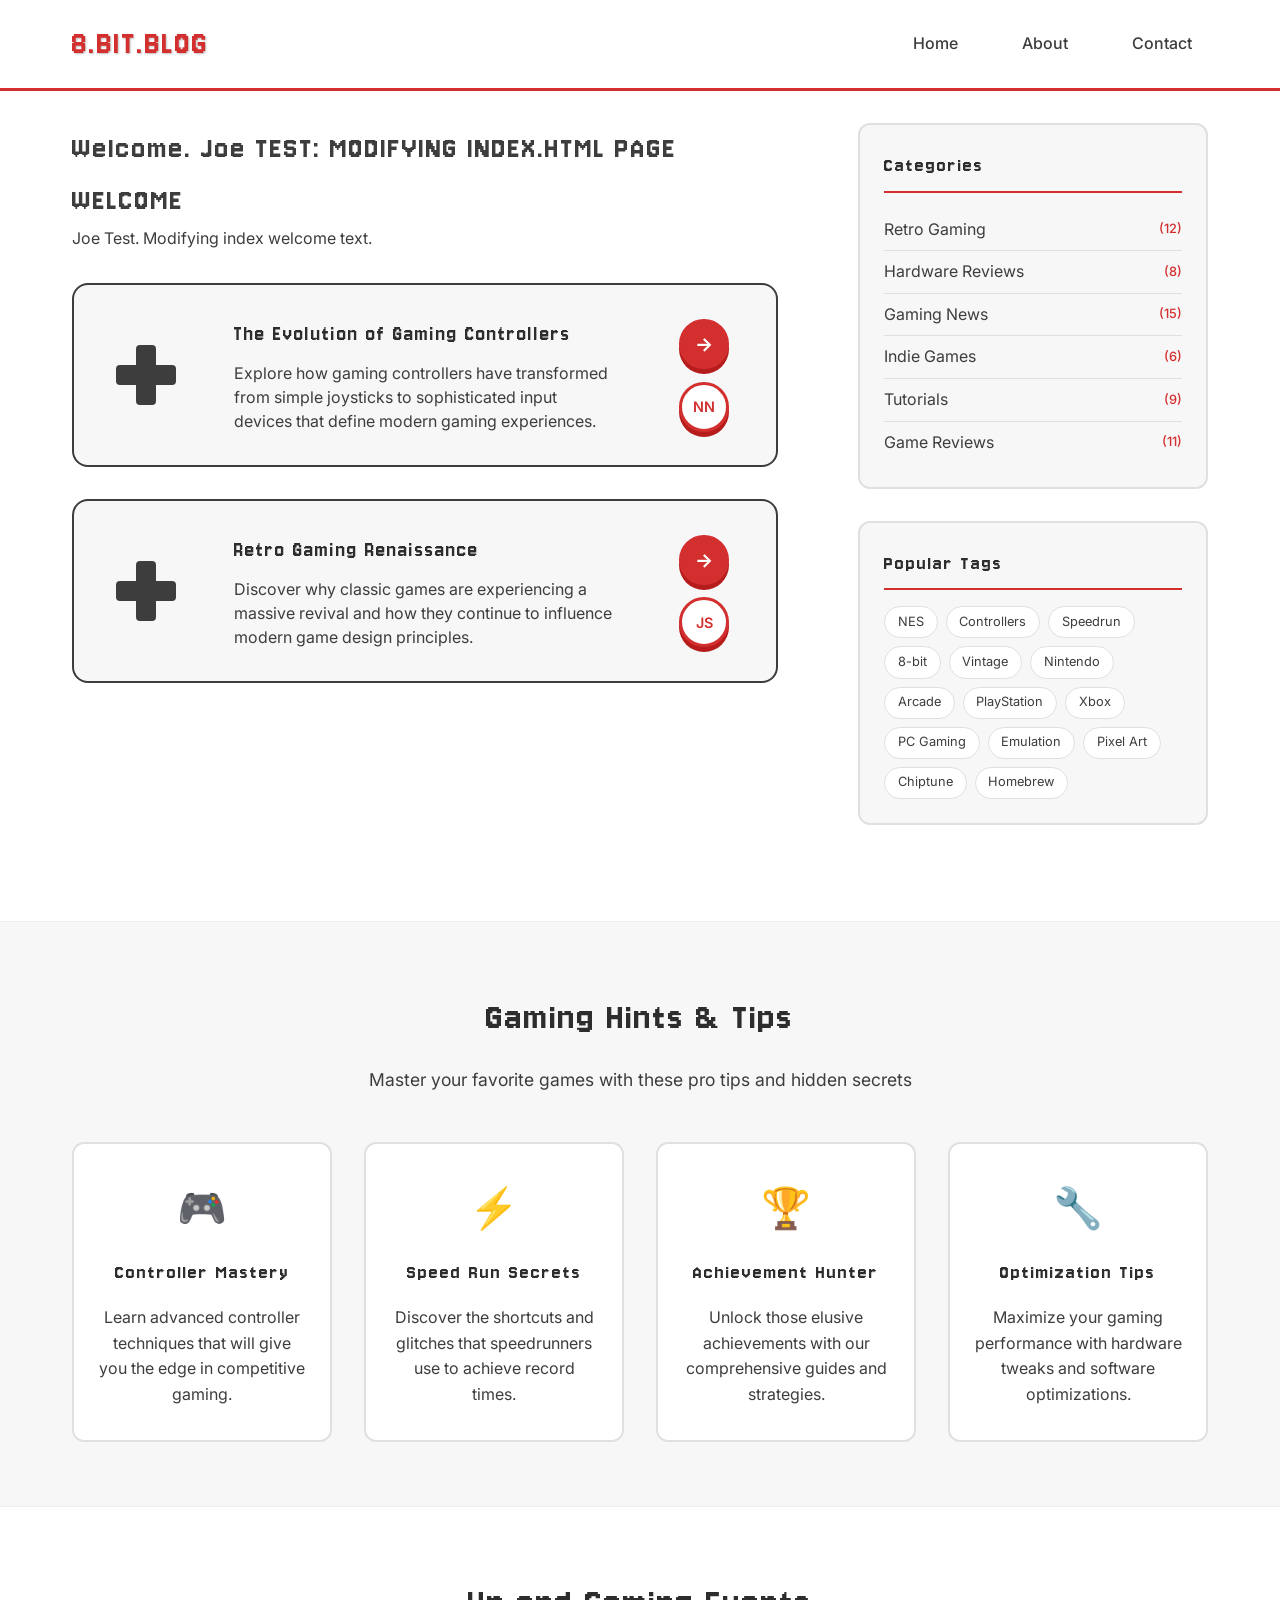
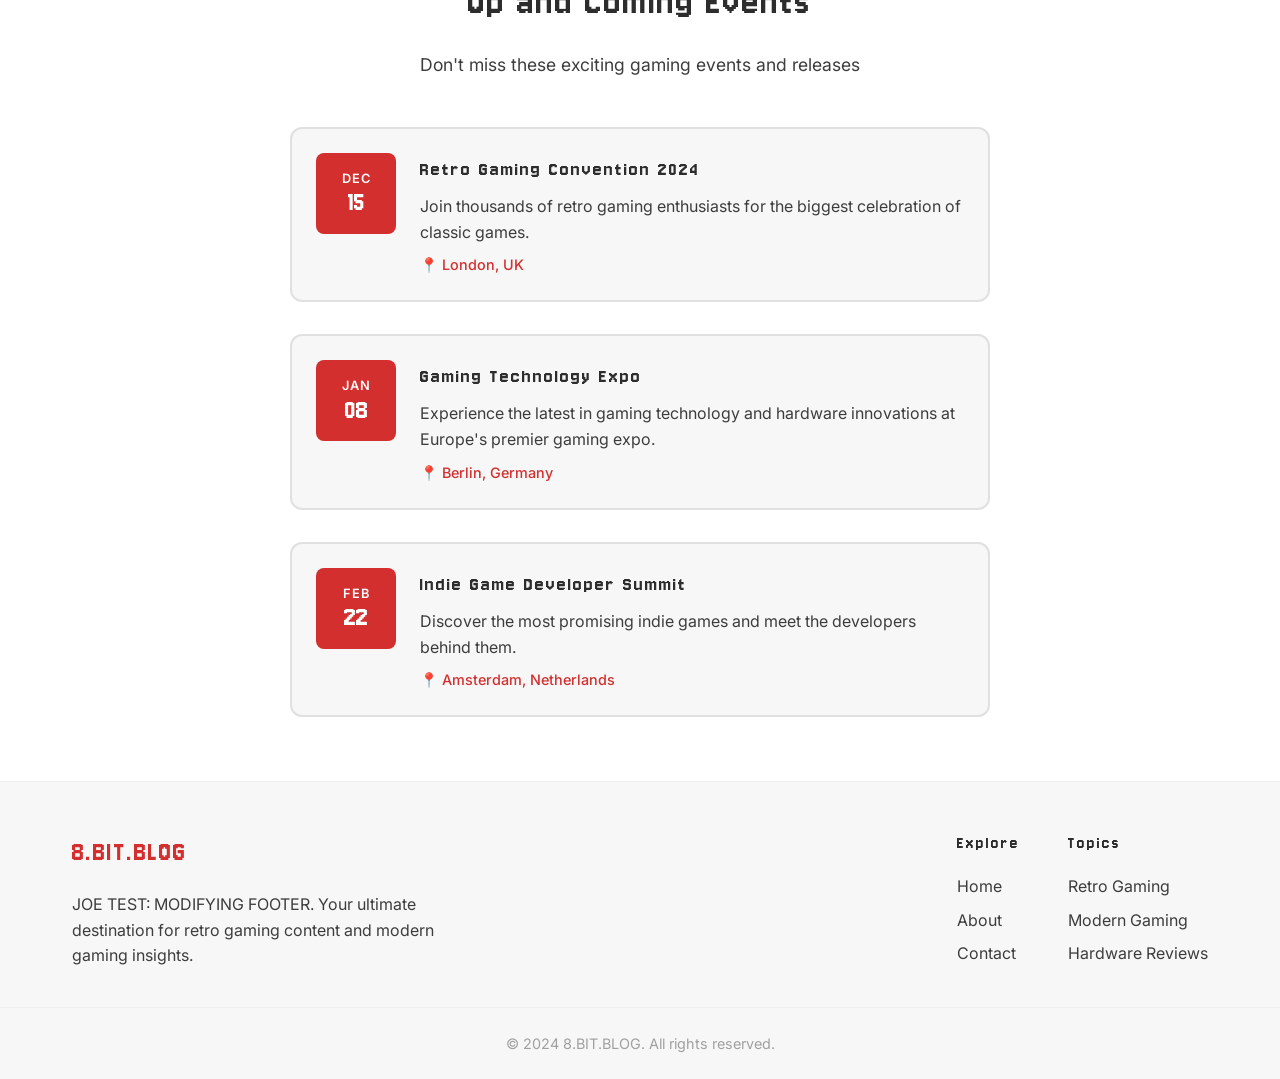
==== commit 6fd4a559: "modified index welcome message, BUT FROM THE HOME PAGE" ====
--- a/index.html
+++ b/index.html
@@ -25,7 +25,7 @@
         <!-- Left Column - Blog Content -->
         <div class="blog-section">
           <h1>Welcome.  Joe TEST:  MODIFYING INDEX.HTML PAGE WELCOME</h1>
-          <p>Joe Test:  Modifying Home Page Content.
+          <p>Joe Test.  Modifying index welcome text.
           </p>
 
           <!-- NES Gamepad Card Template -->
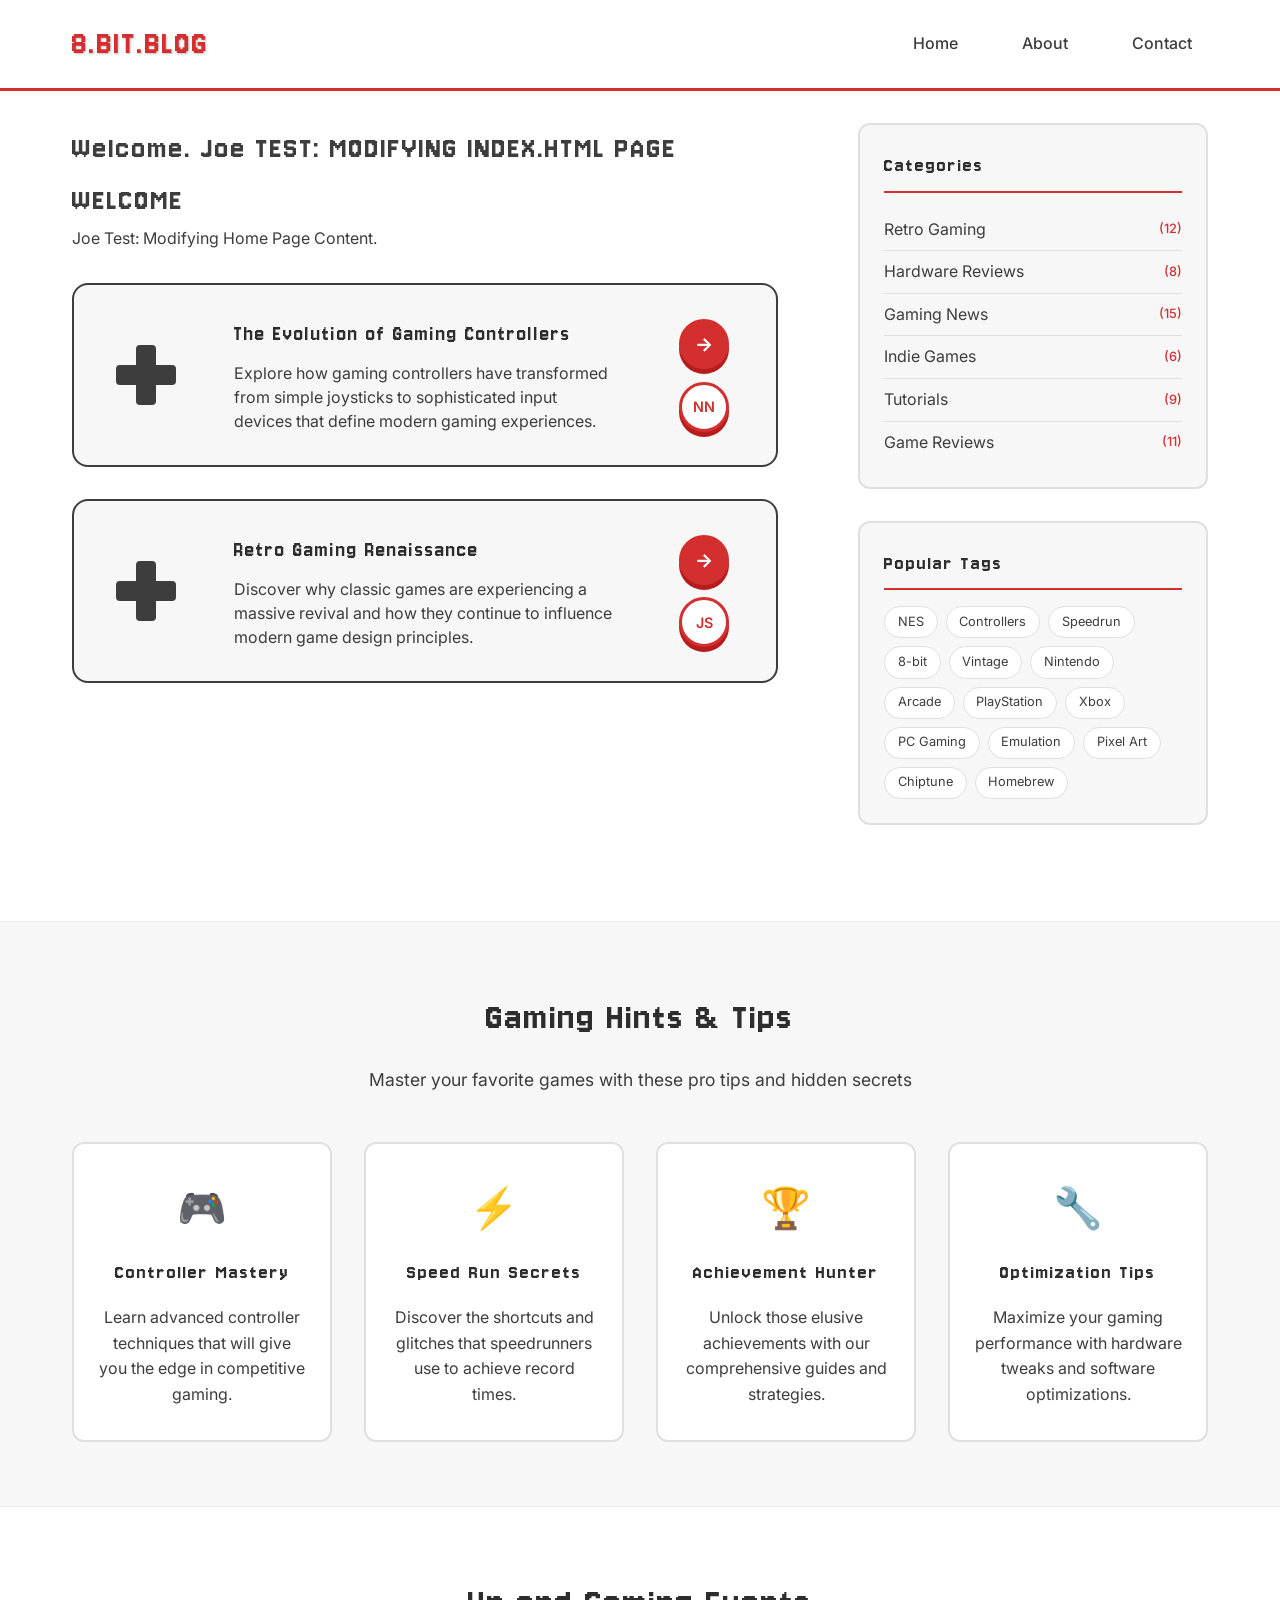
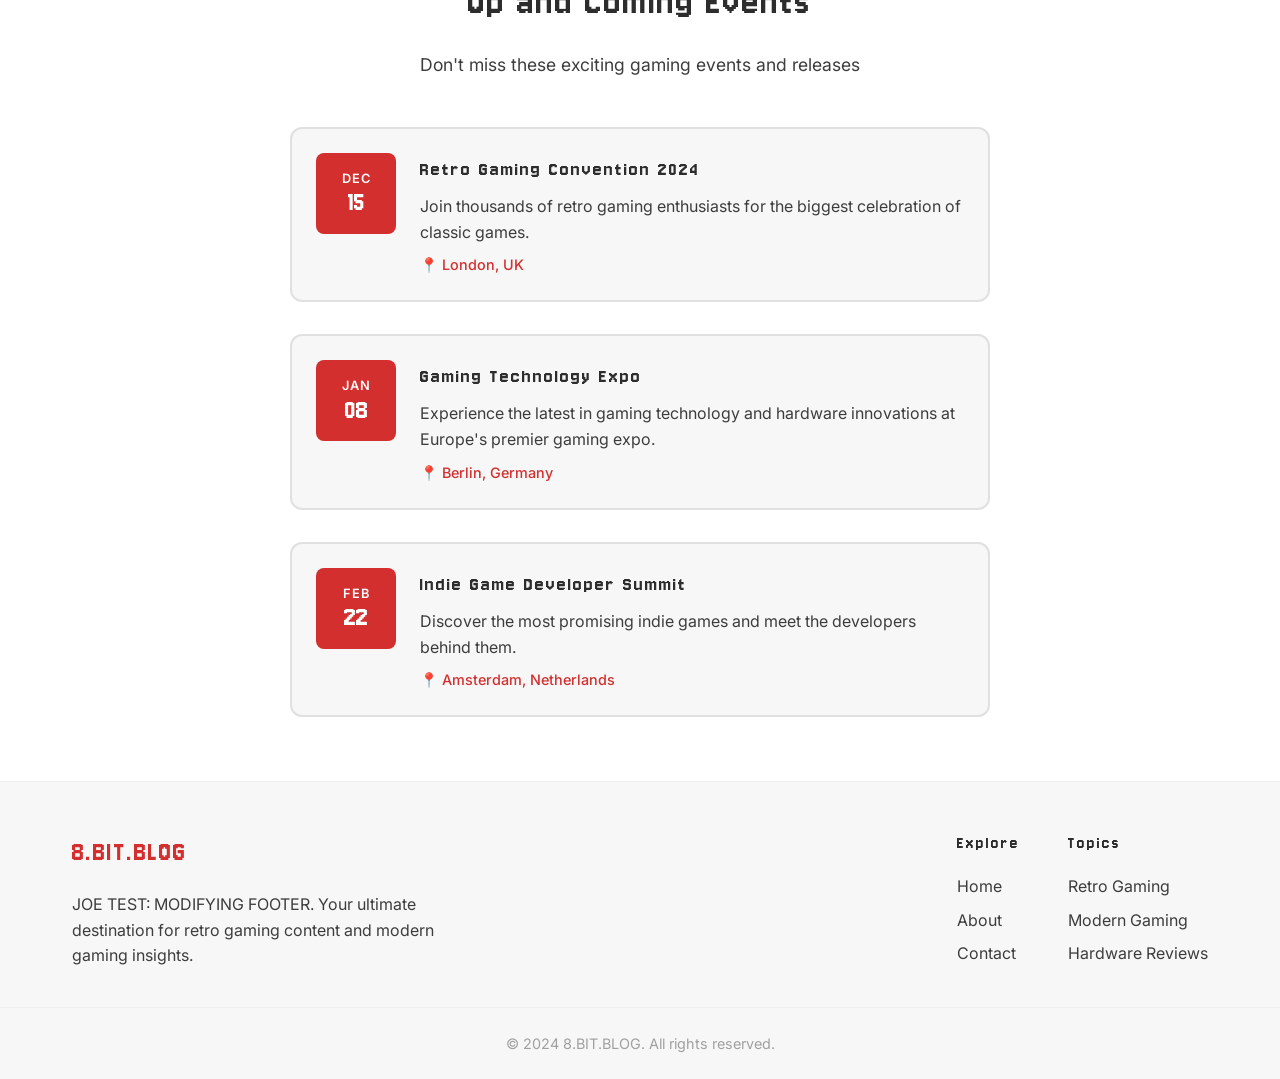
==== commit afa8fdfc: "CONFLICT RESOLVED ON HOME PAGE" ====
--- a/index.html
+++ b/index.html
@@ -25,7 +25,7 @@
         <!-- Left Column - Blog Content -->
         <div class="blog-section">
           <h1>Welcome.  Joe TEST:  MODIFYING INDEX.HTML PAGE WELCOME</h1>
-          <p>Joe Test.  Modifying index welcome text.
+          <p>Joe Test:  Modifying Home Page Content.
           </p>
 
           <!-- NES Gamepad Card Template -->
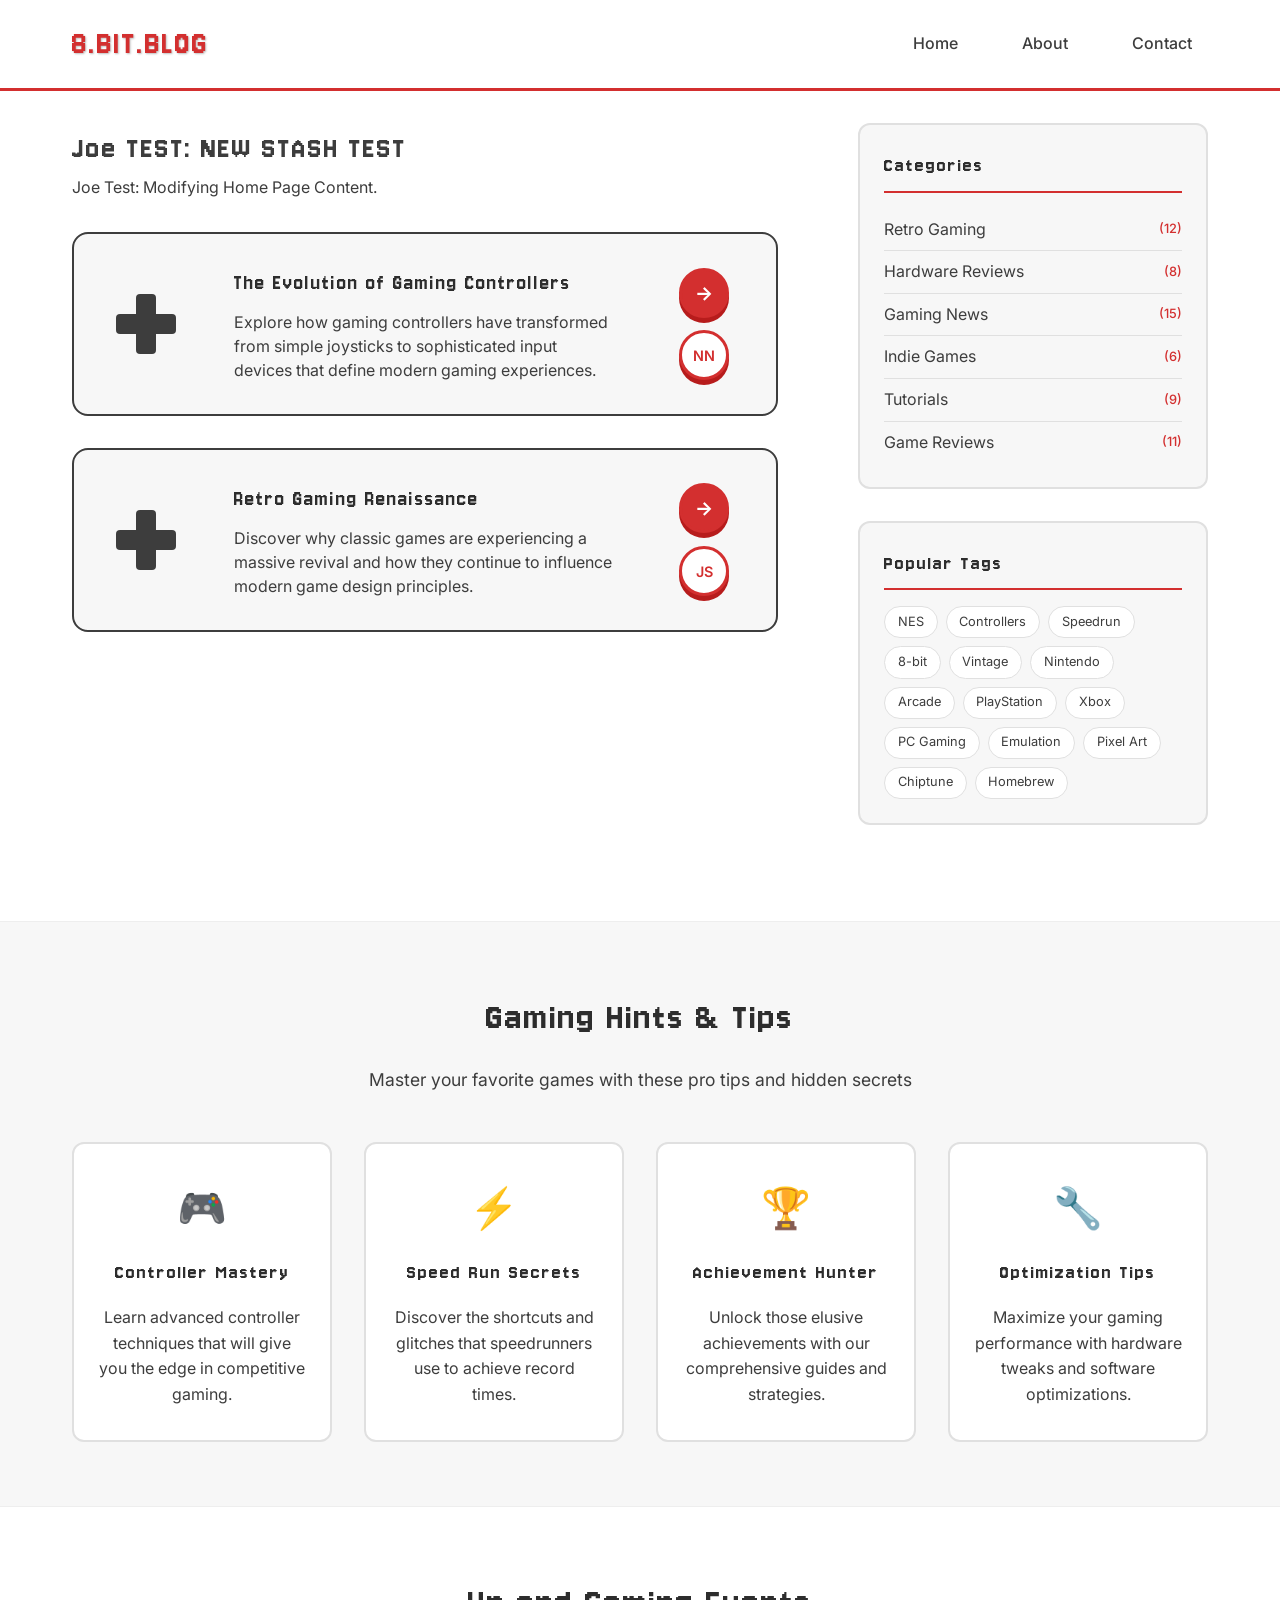
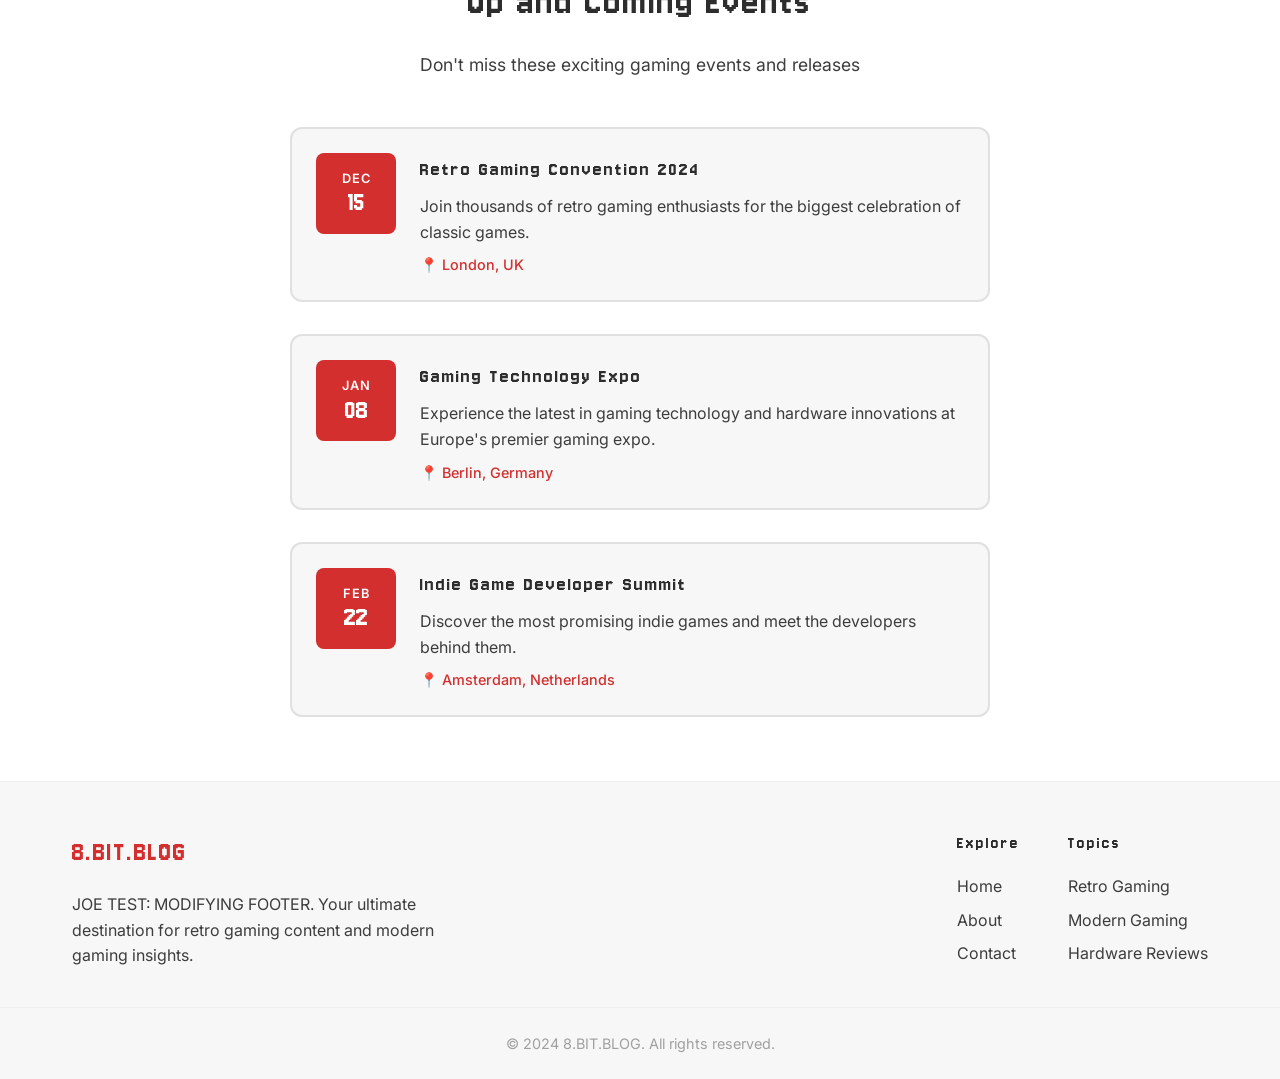
==== commit 1d6e043d: "testing stash" ====
--- a/index.html
+++ b/index.html
@@ -24,7 +24,7 @@
       <div class="main-layout">
         <!-- Left Column - Blog Content -->
         <div class="blog-section">
-          <h1>Welcome.  Joe TEST:  MODIFYING INDEX.HTML PAGE WELCOME</h1>
+          <h1>Joe TEST:  NEW STASH TEST</h1>
           <p>Joe Test:  Modifying Home Page Content.
           </p>
 
